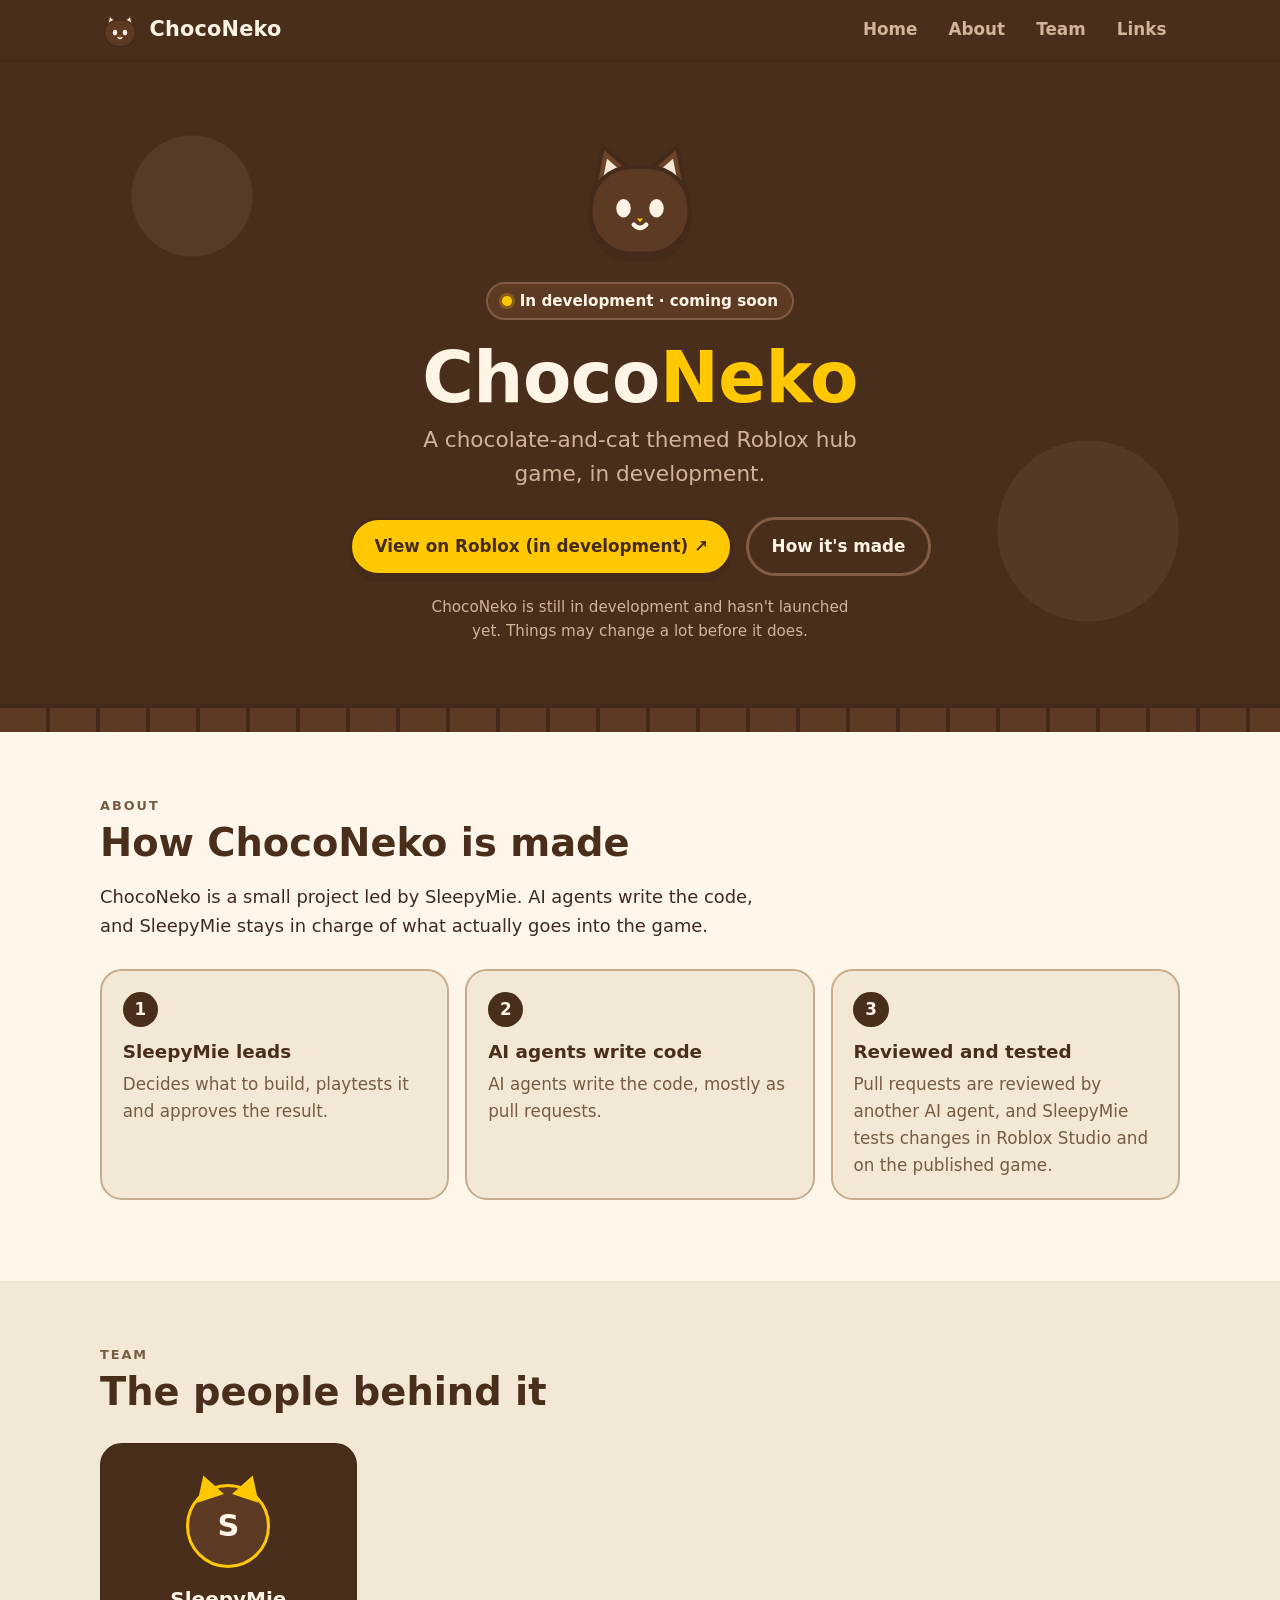
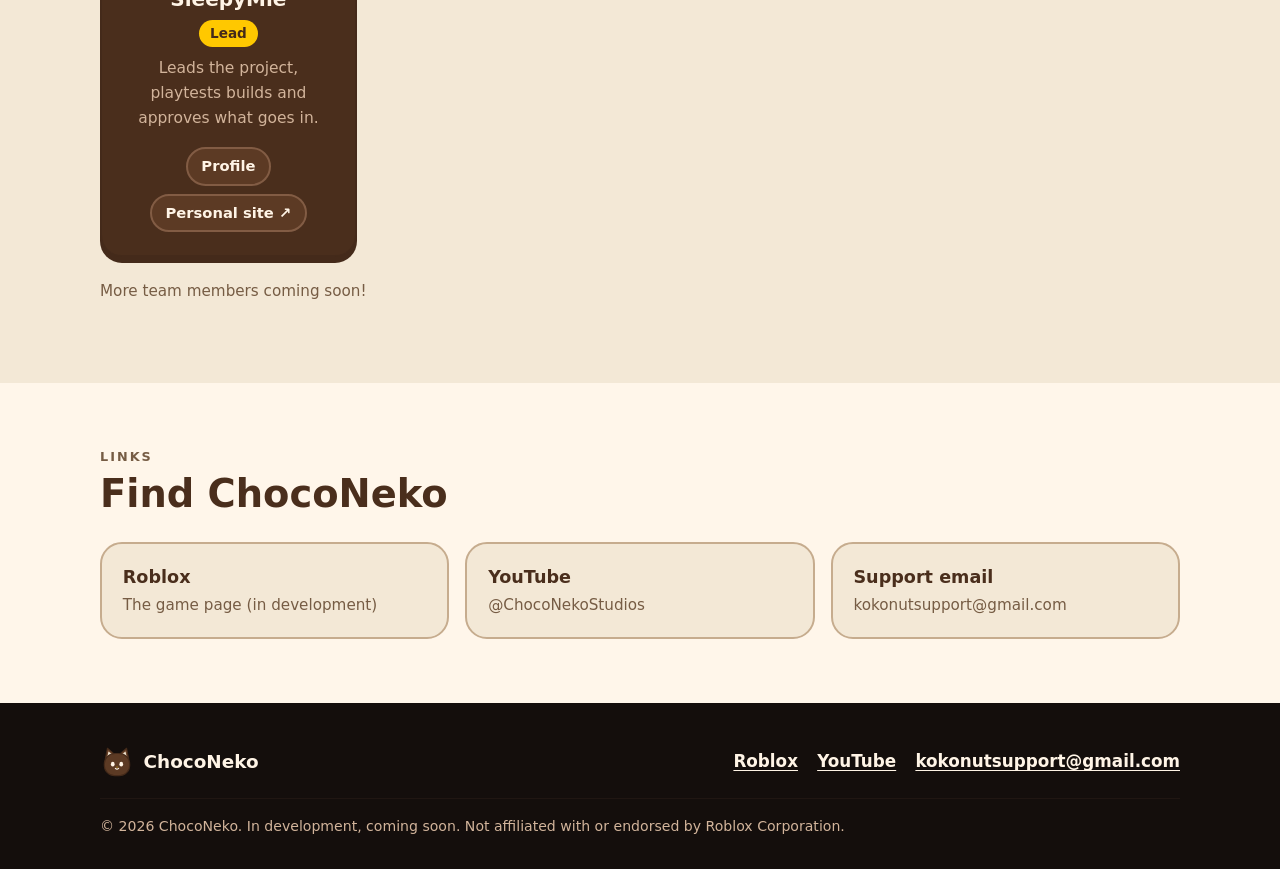
==== index.html @ b2e681bf "ChocoNeko team website" ====
<!doctype html>
<html lang="en">
<head>
  <meta charset="utf-8">
  <meta name="viewport" content="width=device-width, initial-scale=1">
  <title>ChocoNeko · In development on Roblox</title>
  <meta name="description" content="ChocoNeko is a chocolate-and-cat themed Roblox hub game, currently in development. Coming soon.">
  <meta name="theme-color" content="#4A2E1C">
  <meta property="og:title" content="ChocoNeko">
  <meta property="og:description" content="A chocolate-and-cat themed Roblox hub game. In development, coming soon.">
  <meta property="og:type" content="website">
  <meta property="og:url" content="https://sleepymiemoo.github.io/choconeko-site/">
  <meta property="og:image" content="https://sleepymiemoo.github.io/choconeko-site/img/og-image.png">
  <meta property="og:image:width" content="1200">
  <meta property="og:image:height" content="630">
  <meta property="og:image:alt" content="ChocoNeko cat logo and wordmark on a chocolate background">
  <meta name="twitter:card" content="summary_large_image">
  <link rel="icon" href="favicon.svg" type="image/svg+xml">
  <link rel="stylesheet" href="css/style.css">
</head>
<body>
  <a class="skip" href="#main">Skip to content</a>

  <header class="site-header">
    <div class="wrap">
      <a class="brand" href="index.html"><img src="img/logo.svg" alt="" width="40" height="40">ChocoNeko</a>
      <button class="nav-toggle" aria-expanded="false" aria-controls="site-nav">Menu</button>
      <nav id="site-nav" class="site-nav" aria-label="Main">
        <ul>
          <li><a href="#home">Home</a></li>
          <li><a href="#about">About</a></li>
          <li><a href="#team">Team</a></li>
          <li><a href="#links">Links</a></li>
        </ul>
      </nav>
    </div>
  </header>

  <main id="main">
    <!-- Home / hero -->
    <section id="home" class="hero">
      <div class="wrap">
        <img class="hero-logo" src="img/logo.svg" alt="ChocoNeko cat logo" width="132" height="132">
        <div class="status-pill">In development · coming soon</div>
        <h1>Choco<span>Neko</span></h1>
        <p class="tagline">A chocolate-and-cat themed Roblox hub game, in development.</p>
        <div class="hero-actions">
          <a class="btn btn-primary" href="https://www.roblox.com/games/129419556998762/Choco-Neko" target="_blank" rel="noopener">View on Roblox (in development) ↗</a>
          <a class="btn btn-ghost" href="#about">How it's made</a>
        </div>
        <p class="hero-note">ChocoNeko is still in development and hasn't launched yet. Things may change a lot before it does.</p>
      </div>
    </section>

    <!-- About / how it's made -->
    <section id="about" class="section-alt">
      <div class="wrap">
        <p class="eyebrow">About</p>
        <h2>How ChocoNeko is made</h2>
        <p class="lead">ChocoNeko is a small project led by SleepyMie. AI agents write the code, and SleepyMie stays in charge of what actually goes into the game.</p>
        <ol class="steps">
          <li class="step">
            <h3>SleepyMie leads</h3>
            <p>Decides what to build, playtests it and approves the result.</p>
          </li>
          <li class="step">
            <h3>AI agents write code</h3>
            <p>AI agents write the code, mostly as pull requests.</p>
          </li>
          <li class="step">
            <h3>Reviewed and tested</h3>
            <p>Pull requests are reviewed by another AI agent, and SleepyMie tests changes in Roblox Studio and on the published game.</p>
          </li>
        </ol>
      </div>
    </section>

    <!-- Team -->
    <section id="team">
      <div class="wrap">
        <p class="eyebrow">Team</p>
        <h2>The people behind it</h2>
        <div id="team-grid" class="team-grid" aria-live="polite"></div>
        <noscript>
          <p class="team-note">The team list needs JavaScript. You can still visit <a href="members/sleepymie.html">SleepyMie's page</a>.</p>
        </noscript>
        <p class="team-note">More team members coming soon!</p>
      </div>
    </section>

    <!-- Links -->
    <section id="links" class="section-alt">
      <div class="wrap">
        <p class="eyebrow">Links</p>
        <h2>Find ChocoNeko</h2>
        <div class="link-grid">
          <a class="link-card" href="https://www.roblox.com/games/129419556998762/Choco-Neko" target="_blank" rel="noopener">
            <strong>Roblox</strong><span>The game page (in development)</span>
          </a>
          <a class="link-card" href="https://www.youtube.com/@ChocoNekoStudios" target="_blank" rel="noopener">
            <strong>YouTube</strong><span>@ChocoNekoStudios</span>
          </a>
          <a class="link-card" href="mailto:kokonutsupport@gmail.com">
            <strong>Support email</strong><span>kokonutsupport@gmail.com</span>
          </a>
        </div>
      </div>
    </section>
  </main>

  <footer class="site-footer">
    <div class="wrap">
      <div class="footer-top">
        <div class="footer-brand"><img src="img/logo.svg" alt="" width="34" height="34">ChocoNeko</div>
        <ul class="footer-links">
          <li><a href="https://www.roblox.com/games/129419556998762/Choco-Neko" target="_blank" rel="noopener">Roblox</a></li>
          <li><a href="https://www.youtube.com/@ChocoNekoStudios" target="_blank" rel="noopener">YouTube</a></li>
          <li><a href="mailto:kokonutsupport@gmail.com">kokonutsupport@gmail.com</a></li>
        </ul>
      </div>
      <p class="footer-small">© <span id="year">2026</span> ChocoNeko. In development, coming soon. Not affiliated with or endorsed by Roblox Corporation.</p>
    </div>
  </footer>

  <script src="js/members.js"></script>
  <script src="js/main.js"></script>
</body>
</html>
---- css/style.css ----
/*
  ChocoNeko site theme.
  Colours match the game's UI theme palettes:
    CHOCOLATE palette  -> --choco-*
    DARK_CHOCO palette -> --darkchoco-*
    VANILLA palette    -> --vanilla-*
    SHARED_ACCENT      -> --accent-*
*/
:root {
  /* CHOCOLATE (base) */
  --choco-panel: #4A2E1C;      /* panelBg 74,46,28 */
  --choco-elevated: #5C3A24;   /* elevatedBg 92,58,36 */
  --choco-button: #6C442A;     /* buttonBg 108,68,42 */
  --choco-deep: #442A1A;       /* accordionHeaderBg 68,42,26 */
  --choco-nav-active: #764A2E; /* navActiveBg 118,74,46 */
  --choco-border: #825C44;     /* borderColor 130,92,68 */
  --choco-text: #FFF4E6;       /* textColor 255,244,230 */
  --choco-muted: #D2B49B;      /* textMuted 210,180,155 */

  /* DARK_CHOCO (the game's default theme; used here for the footer) */
  --darkchoco-panel: #140E0C;  /* panelBg 20,14,12 */
  --darkchoco-elevated: #201612; /* elevatedBg 32,22,18 */

  /* VANILLA (light surfaces) */
  --vanilla-panel: #F3E8D6;    /* panelBg 243,232,214 */
  --vanilla-elevated: #FFF6EA; /* elevatedBg 255,246,234 */
  --vanilla-button: #E4D2BC;   /* buttonBg 228,210,188 */
  --vanilla-border: #C6AC8E;   /* borderColor 198,172,142 */
  --vanilla-text: #3E2A1C;     /* textColor 62,42,28 */
  --vanilla-muted: #765C44;    /* textMuted 118,92,68 */

  /* Accents */
  --accent-red: #EB4034;       /* SHARED_ACCENT.Start 235,64,52 */
  --accent-gold: #FFC800;      /* SHARED_ACCENT.Center 255,200,0 */
  --accent-mint: #34D399;      /* SHARED_ACCENT.End 52,211,153 */
  --brand-blue: #638CFF;       /* brand accent 99,140,255 */

  /* Focus ring: darker blue on light surfaces (4.80:1 on #F3E8D6, 5.44:1 on #FFF6EA),
     gold on chocolate surfaces (7.96:1 on #4A2E1C). */
  --focus-on-light: #2F5BD8;
  --focus-on-dark: #FFC800;
  --focus-ring: var(--focus-on-light);

  --radius: 22px;
  --radius-sm: 14px;
  --shadow: 0 6px 0 var(--choco-deep);
  --max: 1080px;
  --font: "Nunito", "Quicksand", ui-rounded, "SF Pro Rounded", system-ui, -apple-system, "Segoe UI", Roboto, sans-serif;
}

*, *::before, *::after { box-sizing: border-box; }
html { scroll-behavior: smooth; }
body {
  margin: 0;
  font-family: var(--font);
  font-size: 1.05rem;
  line-height: 1.6;
  color: var(--vanilla-text);
  background: var(--vanilla-panel);
}
img, svg { max-width: 100%; display: block; }
a { color: var(--choco-button); text-underline-offset: 3px; }
a:hover { color: var(--choco-panel); }
:focus-visible { outline: 3px solid var(--focus-ring); outline-offset: 3px; border-radius: 6px; }
.site-header, .hero, .profile-hero, .site-footer, .member-card.is-lead, .skip { --focus-ring: var(--focus-on-dark); }

.wrap { width: min(100% - 2.5rem, var(--max)); margin-inline: auto; }
.skip { position: absolute; left: -999px; }
.skip:focus { left: 1rem; top: 1rem; background: var(--vanilla-elevated); padding: .5rem 1rem; z-index: 10; }

/* ---------- Header ---------- */
.site-header {
  position: sticky; top: 0; z-index: 5;
  background: var(--choco-panel);
  border-bottom: 3px solid var(--choco-deep);
}
.site-header .wrap { display: flex; align-items: center; justify-content: space-between; gap: 1rem; padding-block: .6rem; }
.brand { display: flex; align-items: center; gap: .6rem; color: var(--choco-text); text-decoration: none; font-weight: 900; font-size: 1.3rem; letter-spacing: .2px; }
.brand:hover { color: var(--choco-text); }
.brand img { width: 40px; height: 40px; }
.nav-toggle {
  display: none; background: var(--choco-button); color: var(--choco-text);
  border: 2px solid var(--choco-border); border-radius: 12px; padding: .35rem .75rem; font: inherit; font-weight: 800; cursor: pointer;
}
.site-nav ul { list-style: none; display: flex; gap: .25rem; margin: 0; padding: 0; }
.site-nav a {
  display: block; padding: .4rem .85rem; border-radius: 999px;
  color: var(--choco-muted); text-decoration: none; font-weight: 800;
}
.site-nav a:hover, .site-nav a[aria-current="page"] { background: var(--choco-nav-active); color: var(--choco-text); }

/* ---------- Hero ---------- */
.hero {
  position: relative; overflow: hidden;
  color: var(--choco-text);
  background:
    radial-gradient(circle at 15% 20%, rgba(255,244,230,.07) 0 60px, transparent 61px),
    radial-gradient(circle at 85% 70%, rgba(255,244,230,.06) 0 90px, transparent 91px),
    var(--choco-panel);
  padding-block: 4.5rem 5.5rem;
  text-align: center;
}
/* chocolate-bar squares, a nod to the in-game chocolate panel texture */
.hero::after {
  content: ""; position: absolute; left: 0; right: 0; bottom: 0; height: 28px;
  background: repeating-linear-gradient(90deg, var(--choco-elevated) 0 46px, var(--choco-deep) 46px 50px);
  border-top: 4px solid var(--choco-deep);
}
.hero-logo { width: 132px; height: 132px; margin: 0 auto 1rem; filter: drop-shadow(0 6px 0 var(--choco-deep)); }
.hero h1 { font-size: clamp(2.6rem, 8vw, 4.4rem); line-height: 1.05; margin: 0 0 .4rem; font-weight: 900; letter-spacing: -.5px; }
.hero h1 span { color: var(--accent-gold); }
.tagline { font-size: clamp(1.1rem, 3vw, 1.35rem); color: var(--choco-muted); margin: 0 auto 1.6rem; max-width: 34ch; }
.status-pill {
  display: inline-flex; align-items: center; gap: .5rem;
  background: var(--choco-elevated); border: 2px solid var(--choco-border);
  color: var(--choco-text); border-radius: 999px; padding: .3rem .9rem; font-weight: 800; font-size: .95rem; margin-bottom: 1.4rem;
}
.status-pill::before { content: ""; width: .6rem; height: .6rem; border-radius: 50%; background: var(--accent-gold); box-shadow: 0 0 0 3px rgba(255,200,0,.25); }
.hero-actions { display: flex; flex-wrap: wrap; gap: .8rem; justify-content: center; }
.hero-note { margin: 1.2rem auto 0; font-size: .95rem; color: var(--choco-muted); max-width: 46ch; }

/* ---------- Buttons ---------- */
.btn {
  display: inline-flex; align-items: center; gap: .5rem;
  padding: .8rem 1.4rem; border-radius: 999px; font-weight: 900; text-decoration: none;
  border: 3px solid var(--choco-deep); transition: transform .12s ease, box-shadow .12s ease;
}
.btn:active { transform: translateY(3px); box-shadow: 0 2px 0 var(--choco-deep); }
.btn-primary { background: var(--accent-gold); color: var(--choco-deep); box-shadow: var(--shadow); }
.btn-primary:hover { color: var(--choco-deep); transform: translateY(-2px); }
.btn-ghost { background: transparent; color: var(--choco-text); border-color: var(--choco-border); }
.btn-ghost:hover { color: var(--choco-text); background: var(--choco-elevated); }
.btn-soft { background: var(--vanilla-elevated); color: var(--vanilla-text); border-color: var(--vanilla-border); box-shadow: 0 4px 0 var(--vanilla-border); }
.btn-soft:hover { color: var(--vanilla-text); transform: translateY(-2px); }

/* ---------- Sections ---------- */
section { padding-block: 4rem; }
.section-alt { background: var(--vanilla-elevated); }
.eyebrow { text-transform: uppercase; letter-spacing: 2px; font-size: .8rem; font-weight: 900; color: var(--vanilla-muted); margin: 0 0 .3rem; }
h2 { font-size: clamp(1.8rem, 4.5vw, 2.4rem); line-height: 1.15; margin: 0 0 1rem; font-weight: 900; color: var(--choco-panel); }
.lead { font-size: 1.12rem; max-width: 60ch; color: var(--vanilla-text); }

.steps { display: grid; grid-template-columns: repeat(3, 1fr); gap: 1rem; margin-top: 1.8rem; padding: 0; list-style: none; counter-reset: step; }
.step {
  background: var(--vanilla-panel); border: 2px solid var(--vanilla-border); border-radius: var(--radius);
  padding: 1.3rem 1.3rem 1.2rem; position: relative;
}
.step::before {
  counter-increment: step; content: counter(step);
  display: grid; place-items: center; width: 2.2rem; height: 2.2rem; border-radius: 50%;
  background: var(--choco-panel); color: var(--choco-text); font-weight: 900; margin-bottom: .6rem;
}
.step h3 { margin: 0 0 .3rem; font-size: 1.15rem; color: var(--choco-panel); }
.step p { margin: 0; color: var(--vanilla-muted); }

/* ---------- Team ---------- */
.team-grid { display: grid; grid-template-columns: repeat(auto-fill, minmax(230px, 1fr)); gap: 1.1rem; margin-top: 1.8rem; }
.member-card {
  display: flex; flex-direction: column; align-items: center; text-align: center;
  background: var(--vanilla-elevated); border: 2px solid var(--vanilla-border); border-radius: var(--radius);
  padding: 1.6rem 1.2rem 1.4rem; scroll-margin-top: 90px;
}
.member-card.is-lead { background: var(--choco-panel); border-color: var(--choco-deep); color: var(--choco-text); box-shadow: var(--shadow); }
.member-card.is-placeholder { border-style: dashed; background: transparent; }
.member-card:target, .member-card.is-targeted { outline: 3px solid var(--focus-on-light); outline-offset: 4px; }
.avatar {
  position: relative; width: 84px; height: 84px; margin: 14px auto .9rem; border-radius: 50%;
  display: grid; place-items: center; font-weight: 900; font-size: 1.9rem;
  background: var(--vanilla-button); color: var(--vanilla-text); border: 3px solid var(--vanilla-border);
}
/* little cat ears */
.avatar::before, .avatar::after {
  content: ""; position: absolute; top: -12px; width: 0; height: 0;
  border-left: 14px solid transparent; border-right: 14px solid transparent; border-bottom: 24px solid var(--vanilla-border);
}
.avatar::before { left: 4px; transform: rotate(-18deg); }
.avatar::after { right: 4px; transform: rotate(18deg); }
.is-lead .avatar { background: var(--choco-elevated); color: var(--choco-text); border-color: var(--accent-gold); }
.is-lead .avatar::before, .is-lead .avatar::after { border-bottom-color: var(--accent-gold); }
.is-placeholder .avatar { color: var(--vanilla-muted); background: var(--vanilla-panel); }
.member-card h3 { margin: 0; font-size: 1.25rem; }
.is-placeholder h3 { color: var(--vanilla-muted); font-style: italic; font-weight: 700; }
.role {
  display: inline-block; margin: .35rem 0 .6rem; padding: .15rem .7rem; border-radius: 999px;
  background: var(--vanilla-button); color: var(--vanilla-text); font-weight: 800; font-size: .85rem;
}
.is-lead .role { background: var(--accent-gold); color: var(--choco-deep); }
.member-card p { margin: 0 0 1rem; font-size: .97rem; color: var(--vanilla-muted); }
.is-lead p { color: var(--choco-muted); }
.member-card .card-links { margin-top: auto; display: flex; flex-wrap: wrap; gap: .5rem; justify-content: center; }
.chip-link {
  font-weight: 800; font-size: .92rem; text-decoration: none; padding: .35rem .85rem; border-radius: 999px;
  border: 2px solid var(--vanilla-border); color: var(--vanilla-text); background: var(--vanilla-panel);
}
.is-lead .chip-link { border-color: var(--choco-border); color: var(--choco-text); background: var(--choco-elevated); }
.chip-link:hover { border-color: var(--choco-panel); }
.is-lead .chip-link:hover { color: var(--choco-text); border-color: var(--accent-gold); }
.team-note { margin-top: 1.4rem; font-size: .95rem; color: var(--vanilla-muted); }

/* ---------- Links ---------- */
.link-grid { display: grid; grid-template-columns: repeat(3, 1fr); gap: 1rem; margin-top: 1.6rem; }
.link-card {
  display: block; text-decoration: none; color: var(--vanilla-text);
  background: var(--vanilla-panel); border: 2px solid var(--vanilla-border); border-radius: var(--radius); padding: 1.2rem 1.3rem;
  transition: transform .12s ease;
}
.link-card:hover { transform: translateY(-3px); color: var(--vanilla-text); border-color: var(--choco-border); }
.link-card strong { display: block; font-size: 1.1rem; color: var(--choco-panel); }
.link-card span { color: var(--vanilla-muted); font-size: .95rem; word-break: break-word; }

/* ---------- Member page ---------- */
.profile-hero { background: var(--choco-panel); color: var(--choco-text); padding-block: 3.2rem 3.6rem; text-align: center; }
.profile-hero .avatar { width: 120px; height: 120px; font-size: 2.8rem; background: var(--choco-elevated); color: var(--choco-text); border-color: var(--accent-gold); }
.profile-hero .avatar::before, .profile-hero .avatar::after { border-bottom-color: var(--accent-gold); border-left-width: 18px; border-right-width: 18px; border-bottom-width: 30px; top: -14px; }
.profile-hero h1 { margin: .2rem 0 .2rem; font-size: clamp(2.2rem, 7vw, 3.2rem); font-weight: 900; }
.profile-hero .role { background: var(--accent-gold); color: var(--choco-deep); }
.profile-body { max-width: 680px; }
.profile-body ul { padding-left: 1.2rem; }
.profile-body li { margin-bottom: .35rem; }
.back-link { display: inline-block; margin-top: 1.6rem; font-weight: 800; }

/* ---------- Footer ---------- */
.site-footer { background: var(--darkchoco-panel); color: var(--choco-muted); padding-block: 2.6rem 2rem; }
.site-footer .wrap { display: grid; gap: 1.2rem; }
.footer-top { display: flex; flex-wrap: wrap; justify-content: space-between; align-items: center; gap: 1rem; }
.footer-brand { display: flex; align-items: center; gap: .6rem; color: var(--choco-text); font-weight: 900; font-size: 1.15rem; }
.footer-brand img { width: 34px; height: 34px; }
.footer-links { display: flex; flex-wrap: wrap; gap: .4rem 1.2rem; list-style: none; margin: 0; padding: 0; }
.footer-links a { display: inline-flex; align-items: center; min-height: 28px; padding-block: 2px; color: var(--choco-text); font-weight: 700; }
.footer-links a:hover { color: var(--accent-gold); }
.footer-small { font-size: .88rem; border-top: 1px solid var(--darkchoco-elevated); padding-top: 1rem; margin: 0; }

/* ---------- Responsive ---------- */
@media (max-width: 760px) {
  .nav-toggle { display: inline-block; }
  .site-nav { position: absolute; left: 0; right: 0; top: 100%; background: var(--choco-panel); border-bottom: 3px solid var(--choco-deep); display: none; }
  .site-nav.open { display: block; }
  .site-nav ul { flex-direction: column; padding: .5rem 1.25rem 1rem; }
  .steps, .link-grid { grid-template-columns: 1fr; }
  section { padding-block: 3rem; }
  .hero { padding-block: 3.2rem 4.6rem; }
}
@media (prefers-reduced-motion: reduce) {
  html { scroll-behavior: auto; }
  .btn, .link-card { transition: none; }
}
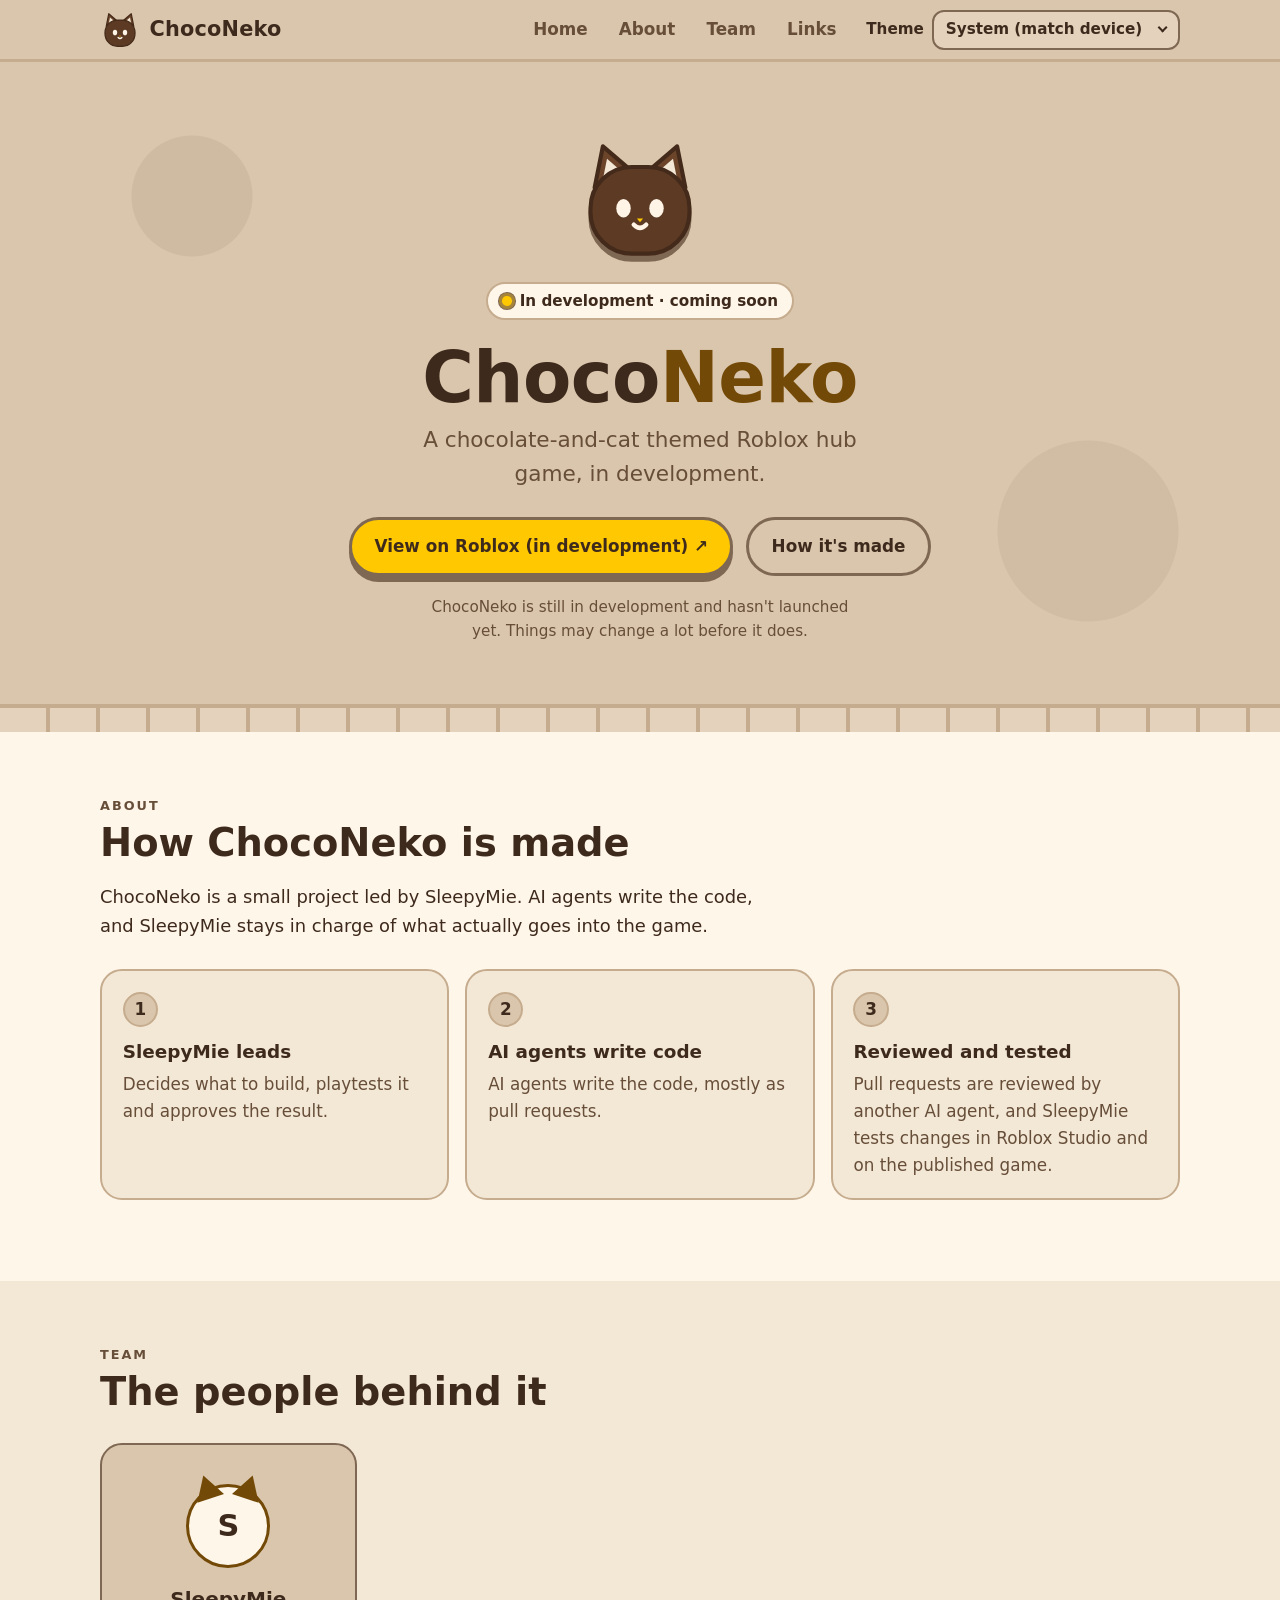
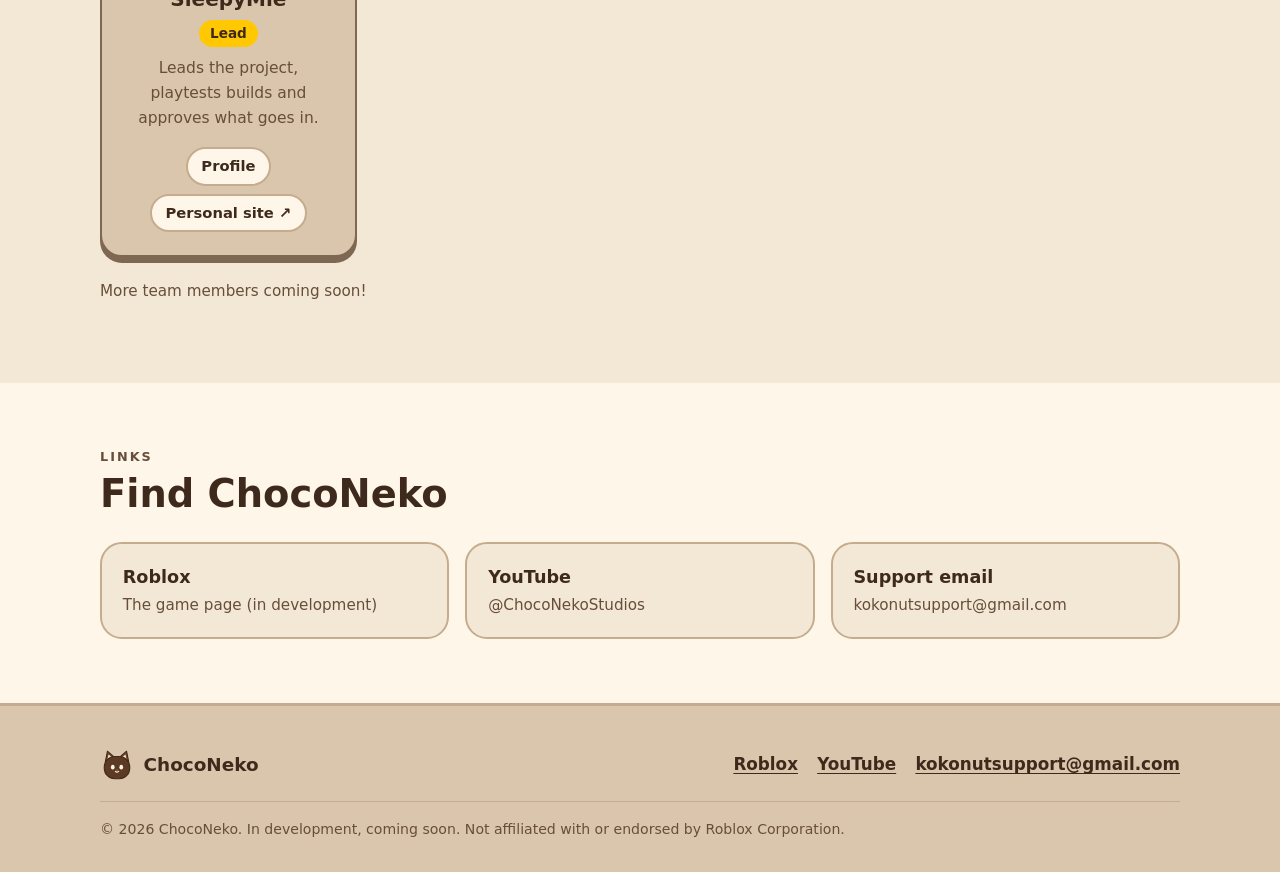
==== commit 57b89ae7: "Add theme support: all game UI themes with a Theme picker - css/themes.css: generated theme colours " ====
--- a/index.html
+++ b/index.html
@@ -5,7 +5,11 @@
   <meta name="viewport" content="width=device-width, initial-scale=1">
   <title>ChocoNeko · In development on Roblox</title>
   <meta name="description" content="ChocoNeko is a chocolate-and-cat themed Roblox hub game, currently in development. Coming soon.">
-  <meta name="theme-color" content="#4A2E1C">
+  <meta name="color-scheme" content="dark light">
+  <meta name="theme-color" content="#1C1410" media="(prefers-color-scheme: dark)">
+  <meta name="theme-color" content="#DAC6AC" media="(prefers-color-scheme: light)">
+  <!-- Apply the saved theme before CSS paints (see js/main.js) -->
+  <script>(function(){var t;try{t=localStorage.getItem("choconeko-theme")}catch(e){}document.documentElement.setAttribute("data-theme",/^[a-z0-9-]{1,40}$/.test(t||"")?t:"system")})();</script>
   <meta property="og:title" content="ChocoNeko">
   <meta property="og:description" content="A chocolate-and-cat themed Roblox hub game. In development, coming soon.">
   <meta property="og:type" content="website">
@@ -16,6 +20,7 @@
   <meta property="og:image:alt" content="ChocoNeko cat logo and wordmark on a chocolate background">
   <meta name="twitter:card" content="summary_large_image">
   <link rel="icon" href="favicon.svg" type="image/svg+xml">
+  <link rel="stylesheet" href="css/themes.css">
   <link rel="stylesheet" href="css/style.css">
 </head>
 <body>
@@ -25,14 +30,20 @@
     <div class="wrap">
       <a class="brand" href="index.html"><img src="img/logo.svg" alt="" width="40" height="40">ChocoNeko</a>
       <button class="nav-toggle" aria-expanded="false" aria-controls="site-nav">Menu</button>
-      <nav id="site-nav" class="site-nav" aria-label="Main">
-        <ul>
-          <li><a href="#home">Home</a></li>
-          <li><a href="#about">About</a></li>
-          <li><a href="#team">Team</a></li>
-          <li><a href="#links">Links</a></li>
-        </ul>
-      </nav>
+      <div id="site-nav" class="site-nav">
+        <nav aria-label="Main">
+          <ul>
+            <li><a href="#home">Home</a></li>
+            <li><a href="#about">About</a></li>
+            <li><a href="#team">Team</a></li>
+            <li><a href="#links">Links</a></li>
+          </ul>
+        </nav>
+        <div class="theme-picker" hidden>
+          <label for="theme-select">Theme</label>
+          <span class="select-wrap"><select id="theme-select"><option value="system">System (match device)</option></select></span>
+        </div>
+      </div>
     </div>
   </header>
 
--- a/css/themes.css
+++ b/css/themes.css
@@ -0,0 +1,299 @@
+/*
+  ChocoNeko site themes. GENERATED by tools/sync-themes.py from the game's
+  theme definitions. Do not edit by hand: change the game, then re-run the script.
+  Source fingerprint: sha256 4d34f93043cb
+
+  Game field -> site variable (base values, copied unchanged):
+    panelBg -> --panel (page)            elevatedBg -> --elevated (alt sections, cards)
+    buttonBg -> --button (chips, pills)  accordionHeaderBg -> --deep (header, hero, footer, lead card)
+    navActiveBg/Text -> --nav-active(-text)   borderColor -> --border   textColor -> --text
+    accentGradient.Center -> --accent (the shared gold)
+  Derived by the site (adjusted only as far as WCAG AA needs):
+    --muted (textMuted), --accent-ink (links, wordmark), --on-accent, --control-border,
+    --edge (outlines/shadows), --focus (focus outline), --theme-color (browser UI).
+  System (match device): dark -> Dark Choco, light -> Vanilla.
+*/
+
+:root {
+  --theme-list: "dark-choco=Dark Choco;chocolate=Chocolate;dark=Dark;light=Light;vanilla=Vanilla;lemon=Lemon;peach=Peach;strawberry=Strawberry;mint=Mint;blueberry=Blueberry;lavender=Lavender";
+}
+
+/* Dark Choco */
+:root,
+:root[data-theme="dark-choco"] {
+  color-scheme: dark;
+  --panel: #140E0C;
+  --elevated: #201612;
+  --button: #2A1E18;
+  --deep: #1C1410;
+  --nav-active: #30221C;
+  --nav-active-text: #F3E6D8;
+  --border: #48342A;
+  --text: #F3E6D8;
+  --muted: #B49E8A;
+  --accent: #FFC800;
+  --accent-ink: #FFC800;
+  --on-accent: #140E0C;
+  --control-border: #7B695E;
+  --edge: #0B0807;
+  --focus: #FFC800;
+  --text-rgb: 243 230 216;
+  --accent-rgb: 255 200 0;
+  --theme-color: #1C1410;
+}
+
+/* Chocolate */
+:root[data-theme="chocolate"] {
+  color-scheme: dark;
+  --panel: #4A2E1C;
+  --elevated: #5C3A24;
+  --button: #6C442A;
+  --deep: #442A1A;
+  --nav-active: #764A2E;
+  --nav-active-text: #FFF4E6;
+  --border: #825C44;
+  --text: #FFF4E6;
+  --muted: #D2B49B;
+  --accent: #FFC800;
+  --accent-ink: #FFC800;
+  --on-accent: #4A2E1C;
+  --control-border: #B49985;
+  --edge: #29190F;
+  --focus: #FFC800;
+  --text-rgb: 255 244 230;
+  --accent-rgb: 255 200 0;
+  --theme-color: #442A1A;
+}
+
+/* Dark */
+:root[data-theme="dark"] {
+  color-scheme: dark;
+  --panel: #08080A;
+  --elevated: #101014;
+  --button: #16161C;
+  --deep: #0E0E12;
+  --nav-active: #1C1E28;
+  --nav-active-text: #EBEBF0;
+  --border: #2A2A32;
+  --text: #EBEBF0;
+  --muted: #A0A5B4;
+  --accent: #FFC800;
+  --accent-ink: #FFC800;
+  --on-accent: #08080A;
+  --control-border: #66666D;
+  --edge: #040406;
+  --focus: #FFC800;
+  --text-rgb: 235 235 240;
+  --accent-rgb: 255 200 0;
+  --theme-color: #0E0E12;
+}
+
+/* Light */
+:root[data-theme="light"] {
+  color-scheme: light;
+  --panel: #F2F3F7;
+  --elevated: #FFFFFF;
+  --button: #E4E6EE;
+  --deep: #DCDEE8;
+  --nav-active: #FFFFFF;
+  --nav-active-text: #16181E;
+  --border: #BEC2CE;
+  --text: #16181E;
+  --muted: #5A5E6C;
+  --accent: #FFC800;
+  --accent-ink: #865609;
+  --on-accent: #16181E;
+  --control-border: #797C86;
+  --edge: #797C86;
+  --focus: #5477D9;
+  --text-rgb: 22 24 30;
+  --accent-rgb: 255 200 0;
+  --theme-color: #DCDEE8;
+}
+
+/* Vanilla */
+:root[data-theme="vanilla"] {
+  color-scheme: light;
+  --panel: #F3E8D6;
+  --elevated: #FFF6EA;
+  --button: #E4D2BC;
+  --deep: #DAC6AC;
+  --nav-active: #FFF8EE;
+  --nav-active-text: #3E2A1C;
+  --border: #C6AC8E;
+  --text: #3E2A1C;
+  --muted: #674E39;
+  --accent: #FFC800;
+  --accent-ink: #734907;
+  --on-accent: #3E2A1C;
+  --control-border: #7F6853;
+  --edge: #7F6853;
+  --focus: #4A69BF;
+  --text-rgb: 62 42 28;
+  --accent-rgb: 255 200 0;
+  --theme-color: #DAC6AC;
+}
+
+/* Lemon */
+:root[data-theme="lemon"] {
+  color-scheme: light;
+  --panel: #FCF6DA;
+  --elevated: #FFFCEE;
+  --button: #EEE0B2;
+  --deep: #E4D6A8;
+  --nav-active: #FFFFFF;
+  --nav-active-text: #483A1C;
+  --border: #D2C08A;
+  --text: #483A1C;
+  --muted: #6B5A33;
+  --accent: #FFC800;
+  --accent-ink: #7F5108;
+  --on-accent: #483A1C;
+  --control-border: #85754C;
+  --edge: #85754C;
+  --focus: #5071CF;
+  --text-rgb: 72 58 28;
+  --accent-rgb: 255 200 0;
+  --theme-color: #E4D6A8;
+}
+
+/* Peach */
+:root[data-theme="peach"] {
+  color-scheme: light;
+  --panel: #FFECDA;
+  --elevated: #FFF8F0;
+  --button: #F8D2B2;
+  --deep: #EEC4A2;
+  --nav-active: #FFFFFF;
+  --nav-active-text: #58301C;
+  --border: #DCB28E;
+  --text: #58301C;
+  --muted: #784A31;
+  --accent: #FFC800;
+  --accent-ink: #784C08;
+  --on-accent: #58301C;
+  --control-border: #8E654B;
+  --edge: #8E654B;
+  --focus: #4B6AC2;
+  --text-rgb: 88 48 28;
+  --accent-rgb: 255 200 0;
+  --theme-color: #EEC4A2;
+}
+
+/* Strawberry */
+:root[data-theme="strawberry"] {
+  color-scheme: light;
+  --panel: #FCE8EC;
+  --elevated: #FFF8FA;
+  --button: #F0CCD4;
+  --deep: #E8C4CC;
+  --nav-active: #FFF8FA;
+  --nav-active-text: #4E202A;
+  --border: #DAA8B2;
+  --text: #4E202A;
+  --muted: #7D4650;
+  --accent: #FFC800;
+  --accent-ink: #784C08;
+  --on-accent: #4E202A;
+  --control-border: #93636D;
+  --edge: #93636D;
+  --focus: #4C6CC4;
+  --text-rgb: 78 32 42;
+  --accent-rgb: 255 200 0;
+  --theme-color: #E8C4CC;
+}
+
+/* Mint */
+:root[data-theme="mint"] {
+  color-scheme: light;
+  --panel: #E4F6EA;
+  --elevated: #F4FCF8;
+  --button: #C4E4D0;
+  --deep: #B8DCC6;
+  --nav-active: #FFFFFF;
+  --nav-active-text: #1C3E2A;
+  --border: #9EC6AC;
+  --text: #1C3E2A;
+  --muted: #3D6249;
+  --accent: #FFC800;
+  --accent-ink: #7C5008;
+  --on-accent: #1C3E2A;
+  --control-border: #587D66;
+  --edge: #587D66;
+  --focus: #4F70CC;
+  --text-rgb: 28 62 42;
+  --accent-rgb: 255 200 0;
+  --theme-color: #B8DCC6;
+}
+
+/* Blueberry */
+:root[data-theme="blueberry"] {
+  color-scheme: light;
+  --panel: #E0EEFC;
+  --elevated: #F4F9FF;
+  --button: #C4DAF2;
+  --deep: #C8DCF4;
+  --nav-active: #FFFFFF;
+  --nav-active-text: #1C304E;
+  --border: #A8BEDC;
+  --text: #1C304E;
+  --muted: #4A5F83;
+  --accent: #FFC800;
+  --accent-ink: #815308;
+  --on-accent: #1C304E;
+  --control-border: #637896;
+  --edge: #657A98;
+  --focus: #5173D1;
+  --text-rgb: 28 48 78;
+  --accent-rgb: 255 200 0;
+  --theme-color: #C8DCF4;
+}
+
+/* Lavender */
+:root[data-theme="lavender"] {
+  color-scheme: light;
+  --panel: #EEE8FC;
+  --elevated: #FAF8FF;
+  --button: #D6CCF0;
+  --deep: #D2C6EE;
+  --nav-active: #FFFFFF;
+  --nav-active-text: #30204E;
+  --border: #B8A8DA;
+  --text: #30204E;
+  --muted: #5E4B84;
+  --accent: #FFC800;
+  --accent-ink: #784C08;
+  --on-accent: #30204E;
+  --control-border: #776797;
+  --edge: #776797;
+  --focus: #4B6AC2;
+  --text-rgb: 48 32 78;
+  --accent-rgb: 255 200 0;
+  --theme-color: #D2C6EE;
+}
+
+/* System (match device), light device: Vanilla */
+@media (prefers-color-scheme: light) {
+  :root:not([data-theme]),
+  :root[data-theme="system"] {
+    color-scheme: light;
+    --panel: #F3E8D6;
+    --elevated: #FFF6EA;
+    --button: #E4D2BC;
+    --deep: #DAC6AC;
+    --nav-active: #FFF8EE;
+    --nav-active-text: #3E2A1C;
+    --border: #C6AC8E;
+    --text: #3E2A1C;
+    --muted: #674E39;
+    --accent: #FFC800;
+    --accent-ink: #734907;
+    --on-accent: #3E2A1C;
+    --control-border: #7F6853;
+    --edge: #7F6853;
+    --focus: #4A69BF;
+    --text-rgb: 62 42 28;
+    --accent-rgb: 255 200 0;
+    --theme-color: #DAC6AC;
+  }
+}
--- a/css/style.css
+++ b/css/style.css
@@ -1,241 +1,243 @@
 /*
-  ChocoNeko site theme.
-  Colours match the game's UI theme palettes:
-    CHOCOLATE palette  -> --choco-*
-    DARK_CHOCO palette -> --darkchoco-*
-    VANILLA palette    -> --vanilla-*
-    SHARED_ACCENT      -> --accent-*
+  ChocoNeko site styles.
+  Every colour comes from the selected theme's custom properties in
+  css/themes.css (generated from the game's UI themes by tools/sync-themes.py).
+  Do not hard-code colours here; add or map a theme variable instead.
+
+    --panel        page background              --elevated   alt sections, cards
+    --button       chips, pills, small controls --deep       header, hero, footer, lead card
+    --nav-active   active/hover nav pill        --border     card borders, decoration
+    --text         body text                    --muted      secondary text
+    --accent       shared gold fill             --accent-ink links, wordmark, accent rings
+    --on-accent    text on gold                 --control-border  form controls / outline buttons
+    --edge         cartoon outlines + shadows   --focus      keyboard focus outline
 */
 :root {
-  /* CHOCOLATE (base) */
-  --choco-panel: #4A2E1C;      /* panelBg 74,46,28 */
-  --choco-elevated: #5C3A24;   /* elevatedBg 92,58,36 */
-  --choco-button: #6C442A;     /* buttonBg 108,68,42 */
-  --choco-deep: #442A1A;       /* accordionHeaderBg 68,42,26 */
-  --choco-nav-active: #764A2E; /* navActiveBg 118,74,46 */
-  --choco-border: #825C44;     /* borderColor 130,92,68 */
-  --choco-text: #FFF4E6;       /* textColor 255,244,230 */
-  --choco-muted: #D2B49B;      /* textMuted 210,180,155 */
-
-  /* DARK_CHOCO (the game's default theme; used here for the footer) */
-  --darkchoco-panel: #140E0C;  /* panelBg 20,14,12 */
-  --darkchoco-elevated: #201612; /* elevatedBg 32,22,18 */
-
-  /* VANILLA (light surfaces) */
-  --vanilla-panel: #F3E8D6;    /* panelBg 243,232,214 */
-  --vanilla-elevated: #FFF6EA; /* elevatedBg 255,246,234 */
-  --vanilla-button: #E4D2BC;   /* buttonBg 228,210,188 */
-  --vanilla-border: #C6AC8E;   /* borderColor 198,172,142 */
-  --vanilla-text: #3E2A1C;     /* textColor 62,42,28 */
-  --vanilla-muted: #765C44;    /* textMuted 118,92,68 */
-
-  /* Accents */
-  --accent-red: #EB4034;       /* SHARED_ACCENT.Start 235,64,52 */
-  --accent-gold: #FFC800;      /* SHARED_ACCENT.Center 255,200,0 */
-  --accent-mint: #34D399;      /* SHARED_ACCENT.End 52,211,153 */
-  --brand-blue: #638CFF;       /* brand accent 99,140,255 */
-
-  /* Focus ring: darker blue on light surfaces (4.80:1 on #F3E8D6, 5.44:1 on #FFF6EA),
-     gold on chocolate surfaces (7.96:1 on #4A2E1C). */
-  --focus-on-light: #2F5BD8;
-  --focus-on-dark: #FFC800;
-  --focus-ring: var(--focus-on-light);
-
   --radius: 22px;
   --radius-sm: 14px;
-  --shadow: 0 6px 0 var(--choco-deep);
+  --shadow: 0 6px 0 var(--edge);
   --max: 1080px;
   --font: "Nunito", "Quicksand", ui-rounded, "SF Pro Rounded", system-ui, -apple-system, "Segoe UI", Roboto, sans-serif;
 }
 
 *, *::before, *::after { box-sizing: border-box; }
-html { scroll-behavior: smooth; }
+html { scroll-behavior: smooth; background: var(--panel); }
 body {
   margin: 0;
   font-family: var(--font);
   font-size: 1.05rem;
   line-height: 1.6;
-  color: var(--vanilla-text);
-  background: var(--vanilla-panel);
+  color: var(--text);
+  background: var(--panel);
 }
 img, svg { max-width: 100%; display: block; }
-a { color: var(--choco-button); text-underline-offset: 3px; }
-a:hover { color: var(--choco-panel); }
-:focus-visible { outline: 3px solid var(--focus-ring); outline-offset: 3px; border-radius: 6px; }
-.site-header, .hero, .profile-hero, .site-footer, .member-card.is-lead, .skip { --focus-ring: var(--focus-on-dark); }
+a { color: var(--accent-ink); text-underline-offset: 3px; }
+a:hover { color: var(--text); }
+:focus-visible { outline: 3px solid var(--focus); outline-offset: 3px; border-radius: 6px; }
 
 .wrap { width: min(100% - 2.5rem, var(--max)); margin-inline: auto; }
 .skip { position: absolute; left: -999px; }
-.skip:focus { left: 1rem; top: 1rem; background: var(--vanilla-elevated); padding: .5rem 1rem; z-index: 10; }
+.skip:focus { left: 1rem; top: 1rem; background: var(--elevated); color: var(--text); border: 2px solid var(--control-border); border-radius: 10px; padding: .5rem 1rem; z-index: 10; }
 
 /* ---------- Header ---------- */
 .site-header {
   position: sticky; top: 0; z-index: 5;
-  background: var(--choco-panel);
-  border-bottom: 3px solid var(--choco-deep);
-}
-.site-header .wrap { display: flex; align-items: center; justify-content: space-between; gap: 1rem; padding-block: .6rem; }
-.brand { display: flex; align-items: center; gap: .6rem; color: var(--choco-text); text-decoration: none; font-weight: 900; font-size: 1.3rem; letter-spacing: .2px; }
-.brand:hover { color: var(--choco-text); }
+  background: var(--deep);
+  border-bottom: 3px solid var(--border);
+}
+.site-header .wrap { display: flex; flex-wrap: wrap; align-items: center; justify-content: space-between; gap: .6rem 1rem; padding-block: .6rem; }
+.brand { display: flex; align-items: center; gap: .6rem; color: var(--text); text-decoration: none; font-weight: 900; font-size: 1.3rem; letter-spacing: .2px; }
+.brand:hover { color: var(--text); }
 .brand img { width: 40px; height: 40px; }
 .nav-toggle {
-  display: none; background: var(--choco-button); color: var(--choco-text);
-  border: 2px solid var(--choco-border); border-radius: 12px; padding: .35rem .75rem; font: inherit; font-weight: 800; cursor: pointer;
-}
+  display: none; background: var(--button); color: var(--text);
+  border: 2px solid var(--control-border); border-radius: 12px; padding: .35rem .75rem; min-height: 40px; font: inherit; font-weight: 800; cursor: pointer;
+}
+.site-nav { display: flex; align-items: center; gap: .5rem 1rem; }
 .site-nav ul { list-style: none; display: flex; gap: .25rem; margin: 0; padding: 0; }
 .site-nav a {
   display: block; padding: .4rem .85rem; border-radius: 999px;
-  color: var(--choco-muted); text-decoration: none; font-weight: 800;
-}
-.site-nav a:hover, .site-nav a[aria-current="page"] { background: var(--choco-nav-active); color: var(--choco-text); }
+  color: var(--muted); text-decoration: none; font-weight: 800;
+}
+.site-nav a:hover, .site-nav a[aria-current="page"] { background: var(--nav-active); color: var(--nav-active-text); }
+
+/* ---------- Theme picker ---------- */
+.theme-picker { display: flex; align-items: center; gap: .5rem; }
+.theme-picker[hidden] { display: none; }
+.theme-picker label { font-weight: 800; font-size: .95rem; color: var(--text); }
+.select-wrap { position: relative; display: inline-block; }
+.select-wrap::after {
+  content: ""; position: absolute; right: .85rem; top: 50%; width: .45rem; height: .45rem; margin-top: -.35rem;
+  border: solid var(--text); border-width: 0 2.5px 2.5px 0; transform: rotate(45deg); pointer-events: none;
+}
+.theme-picker select {
+  -webkit-appearance: none; appearance: none;
+  font: inherit; font-size: .95rem; font-weight: 800; line-height: 1.2;
+  color: var(--text); background: var(--button);
+  border: 2px solid var(--control-border); border-radius: 12px;
+  min-height: 40px; padding: .4rem 2.2rem .4rem .75rem; cursor: pointer; max-width: 100%;
+}
+.theme-picker select:hover { border-color: var(--text); }
+.theme-picker option { color: var(--text); background: var(--elevated); }
 
 /* ---------- Hero ---------- */
 .hero {
   position: relative; overflow: hidden;
-  color: var(--choco-text);
+  color: var(--text);
   background:
-    radial-gradient(circle at 15% 20%, rgba(255,244,230,.07) 0 60px, transparent 61px),
-    radial-gradient(circle at 85% 70%, rgba(255,244,230,.06) 0 90px, transparent 91px),
-    var(--choco-panel);
+    radial-gradient(circle at 15% 20%, rgb(var(--text-rgb) / .07) 0 60px, transparent 61px),
+    radial-gradient(circle at 85% 70%, rgb(var(--text-rgb) / .06) 0 90px, transparent 91px),
+    var(--deep);
   padding-block: 4.5rem 5.5rem;
   text-align: center;
 }
 /* chocolate-bar squares, a nod to the in-game chocolate panel texture */
 .hero::after {
   content: ""; position: absolute; left: 0; right: 0; bottom: 0; height: 28px;
-  background: repeating-linear-gradient(90deg, var(--choco-elevated) 0 46px, var(--choco-deep) 46px 50px);
-  border-top: 4px solid var(--choco-deep);
-}
-.hero-logo { width: 132px; height: 132px; margin: 0 auto 1rem; filter: drop-shadow(0 6px 0 var(--choco-deep)); }
+  background: repeating-linear-gradient(90deg, var(--button) 0 46px, var(--border) 46px 50px);
+  border-top: 4px solid var(--border);
+}
+.hero-logo { width: 132px; height: 132px; margin: 0 auto 1rem; filter: drop-shadow(0 6px 0 var(--edge)); }
 .hero h1 { font-size: clamp(2.6rem, 8vw, 4.4rem); line-height: 1.05; margin: 0 0 .4rem; font-weight: 900; letter-spacing: -.5px; }
-.hero h1 span { color: var(--accent-gold); }
-.tagline { font-size: clamp(1.1rem, 3vw, 1.35rem); color: var(--choco-muted); margin: 0 auto 1.6rem; max-width: 34ch; }
+.hero h1 span { color: var(--accent-ink); }
+.tagline { font-size: clamp(1.1rem, 3vw, 1.35rem); color: var(--muted); margin: 0 auto 1.6rem; max-width: 34ch; }
 .status-pill {
   display: inline-flex; align-items: center; gap: .5rem;
-  background: var(--choco-elevated); border: 2px solid var(--choco-border);
-  color: var(--choco-text); border-radius: 999px; padding: .3rem .9rem; font-weight: 800; font-size: .95rem; margin-bottom: 1.4rem;
-}
-.status-pill::before { content: ""; width: .6rem; height: .6rem; border-radius: 50%; background: var(--accent-gold); box-shadow: 0 0 0 3px rgba(255,200,0,.25); }
+  background: var(--elevated); border: 2px solid var(--border);
+  color: var(--text); border-radius: 999px; padding: .3rem .9rem; font-weight: 800; font-size: .95rem; margin-bottom: 1.4rem;
+}
+.status-pill::before { content: ""; width: .6rem; height: .6rem; border-radius: 50%; background: var(--accent); box-shadow: 0 0 0 3px rgb(var(--accent-rgb) / .3), 0 0 0 4px var(--edge); }
 .hero-actions { display: flex; flex-wrap: wrap; gap: .8rem; justify-content: center; }
-.hero-note { margin: 1.2rem auto 0; font-size: .95rem; color: var(--choco-muted); max-width: 46ch; }
+.hero-note { margin: 1.2rem auto 0; font-size: .95rem; color: var(--muted); max-width: 46ch; }
 
 /* ---------- Buttons ---------- */
 .btn {
   display: inline-flex; align-items: center; gap: .5rem;
   padding: .8rem 1.4rem; border-radius: 999px; font-weight: 900; text-decoration: none;
-  border: 3px solid var(--choco-deep); transition: transform .12s ease, box-shadow .12s ease;
-}
-.btn:active { transform: translateY(3px); box-shadow: 0 2px 0 var(--choco-deep); }
-.btn-primary { background: var(--accent-gold); color: var(--choco-deep); box-shadow: var(--shadow); }
-.btn-primary:hover { color: var(--choco-deep); transform: translateY(-2px); }
-.btn-ghost { background: transparent; color: var(--choco-text); border-color: var(--choco-border); }
-.btn-ghost:hover { color: var(--choco-text); background: var(--choco-elevated); }
-.btn-soft { background: var(--vanilla-elevated); color: var(--vanilla-text); border-color: var(--vanilla-border); box-shadow: 0 4px 0 var(--vanilla-border); }
-.btn-soft:hover { color: var(--vanilla-text); transform: translateY(-2px); }
+  border: 3px solid var(--edge); transition: transform .12s ease, box-shadow .12s ease;
+}
+.btn:active { transform: translateY(3px); box-shadow: 0 2px 0 var(--edge); }
+.btn-primary { background: var(--accent); color: var(--on-accent); box-shadow: var(--shadow); }
+.btn-primary:hover { color: var(--on-accent); transform: translateY(-2px); }
+.btn-ghost { background: transparent; color: var(--text); border-color: var(--control-border); }
+.btn-ghost:hover { color: var(--text); background: var(--elevated); }
+.btn-soft { background: var(--elevated); color: var(--text); border-color: var(--control-border); box-shadow: 0 4px 0 var(--border); }
+.btn-soft:hover { color: var(--text); transform: translateY(-2px); }
 
 /* ---------- Sections ---------- */
 section { padding-block: 4rem; }
-.section-alt { background: var(--vanilla-elevated); }
-.eyebrow { text-transform: uppercase; letter-spacing: 2px; font-size: .8rem; font-weight: 900; color: var(--vanilla-muted); margin: 0 0 .3rem; }
-h2 { font-size: clamp(1.8rem, 4.5vw, 2.4rem); line-height: 1.15; margin: 0 0 1rem; font-weight: 900; color: var(--choco-panel); }
-.lead { font-size: 1.12rem; max-width: 60ch; color: var(--vanilla-text); }
+.section-alt { background: var(--elevated); }
+.eyebrow { text-transform: uppercase; letter-spacing: 2px; font-size: .8rem; font-weight: 900; color: var(--muted); margin: 0 0 .3rem; }
+h2 { font-size: clamp(1.8rem, 4.5vw, 2.4rem); line-height: 1.15; margin: 0 0 1rem; font-weight: 900; color: var(--text); }
+.lead { font-size: 1.12rem; max-width: 60ch; color: var(--text); }
 
 .steps { display: grid; grid-template-columns: repeat(3, 1fr); gap: 1rem; margin-top: 1.8rem; padding: 0; list-style: none; counter-reset: step; }
 .step {
-  background: var(--vanilla-panel); border: 2px solid var(--vanilla-border); border-radius: var(--radius);
+  background: var(--panel); border: 2px solid var(--border); border-radius: var(--radius);
   padding: 1.3rem 1.3rem 1.2rem; position: relative;
 }
 .step::before {
   counter-increment: step; content: counter(step);
   display: grid; place-items: center; width: 2.2rem; height: 2.2rem; border-radius: 50%;
-  background: var(--choco-panel); color: var(--choco-text); font-weight: 900; margin-bottom: .6rem;
-}
-.step h3 { margin: 0 0 .3rem; font-size: 1.15rem; color: var(--choco-panel); }
-.step p { margin: 0; color: var(--vanilla-muted); }
+  background: var(--deep); color: var(--text); border: 2px solid var(--border); font-weight: 900; margin-bottom: .6rem;
+}
+.step h3 { margin: 0 0 .3rem; font-size: 1.15rem; color: var(--text); }
+.step p { margin: 0; color: var(--muted); }
 
 /* ---------- Team ---------- */
 .team-grid { display: grid; grid-template-columns: repeat(auto-fill, minmax(230px, 1fr)); gap: 1.1rem; margin-top: 1.8rem; }
 .member-card {
   display: flex; flex-direction: column; align-items: center; text-align: center;
-  background: var(--vanilla-elevated); border: 2px solid var(--vanilla-border); border-radius: var(--radius);
+  background: var(--elevated); border: 2px solid var(--border); border-radius: var(--radius);
   padding: 1.6rem 1.2rem 1.4rem; scroll-margin-top: 90px;
 }
-.member-card.is-lead { background: var(--choco-panel); border-color: var(--choco-deep); color: var(--choco-text); box-shadow: var(--shadow); }
+.member-card.is-lead { background: var(--deep); border-color: var(--control-border); color: var(--text); box-shadow: var(--shadow); }
 .member-card.is-placeholder { border-style: dashed; background: transparent; }
-.member-card:target, .member-card.is-targeted { outline: 3px solid var(--focus-on-light); outline-offset: 4px; }
+.member-card:target, .member-card.is-targeted { outline: 3px solid var(--focus); outline-offset: 4px; }
 .avatar {
   position: relative; width: 84px; height: 84px; margin: 14px auto .9rem; border-radius: 50%;
   display: grid; place-items: center; font-weight: 900; font-size: 1.9rem;
-  background: var(--vanilla-button); color: var(--vanilla-text); border: 3px solid var(--vanilla-border);
+  background: var(--button); color: var(--text); border: 3px solid var(--border);
 }
 /* little cat ears */
 .avatar::before, .avatar::after {
   content: ""; position: absolute; top: -12px; width: 0; height: 0;
-  border-left: 14px solid transparent; border-right: 14px solid transparent; border-bottom: 24px solid var(--vanilla-border);
+  border-left: 14px solid transparent; border-right: 14px solid transparent; border-bottom: 24px solid var(--border);
 }
 .avatar::before { left: 4px; transform: rotate(-18deg); }
 .avatar::after { right: 4px; transform: rotate(18deg); }
-.is-lead .avatar { background: var(--choco-elevated); color: var(--choco-text); border-color: var(--accent-gold); }
-.is-lead .avatar::before, .is-lead .avatar::after { border-bottom-color: var(--accent-gold); }
-.is-placeholder .avatar { color: var(--vanilla-muted); background: var(--vanilla-panel); }
+.is-lead .avatar { background: var(--elevated); color: var(--text); border-color: var(--accent-ink); }
+.is-lead .avatar::before, .is-lead .avatar::after { border-bottom-color: var(--accent-ink); }
+.is-placeholder .avatar { color: var(--muted); background: var(--panel); }
 .member-card h3 { margin: 0; font-size: 1.25rem; }
-.is-placeholder h3 { color: var(--vanilla-muted); font-style: italic; font-weight: 700; }
+.is-placeholder h3 { color: var(--muted); font-style: italic; font-weight: 700; }
 .role {
   display: inline-block; margin: .35rem 0 .6rem; padding: .15rem .7rem; border-radius: 999px;
-  background: var(--vanilla-button); color: var(--vanilla-text); font-weight: 800; font-size: .85rem;
-}
-.is-lead .role { background: var(--accent-gold); color: var(--choco-deep); }
-.member-card p { margin: 0 0 1rem; font-size: .97rem; color: var(--vanilla-muted); }
-.is-lead p { color: var(--choco-muted); }
+  background: var(--button); color: var(--text); font-weight: 800; font-size: .85rem;
+}
+.is-lead .role { background: var(--accent); color: var(--on-accent); }
+.member-card p { margin: 0 0 1rem; font-size: .97rem; color: var(--muted); }
 .member-card .card-links { margin-top: auto; display: flex; flex-wrap: wrap; gap: .5rem; justify-content: center; }
 .chip-link {
   font-weight: 800; font-size: .92rem; text-decoration: none; padding: .35rem .85rem; border-radius: 999px;
-  border: 2px solid var(--vanilla-border); color: var(--vanilla-text); background: var(--vanilla-panel);
-}
-.is-lead .chip-link { border-color: var(--choco-border); color: var(--choco-text); background: var(--choco-elevated); }
-.chip-link:hover { border-color: var(--choco-panel); }
-.is-lead .chip-link:hover { color: var(--choco-text); border-color: var(--accent-gold); }
-.team-note { margin-top: 1.4rem; font-size: .95rem; color: var(--vanilla-muted); }
+  border: 2px solid var(--border); color: var(--text); background: var(--panel);
+}
+.is-lead .chip-link { background: var(--elevated); }
+.chip-link:hover { color: var(--text); border-color: var(--accent-ink); }
+.team-note { margin-top: 1.4rem; font-size: .95rem; color: var(--muted); }
 
 /* ---------- Links ---------- */
 .link-grid { display: grid; grid-template-columns: repeat(3, 1fr); gap: 1rem; margin-top: 1.6rem; }
 .link-card {
-  display: block; text-decoration: none; color: var(--vanilla-text);
-  background: var(--vanilla-panel); border: 2px solid var(--vanilla-border); border-radius: var(--radius); padding: 1.2rem 1.3rem;
+  display: block; text-decoration: none; color: var(--text);
+  background: var(--panel); border: 2px solid var(--border); border-radius: var(--radius); padding: 1.2rem 1.3rem;
   transition: transform .12s ease;
 }
-.link-card:hover { transform: translateY(-3px); color: var(--vanilla-text); border-color: var(--choco-border); }
-.link-card strong { display: block; font-size: 1.1rem; color: var(--choco-panel); }
-.link-card span { color: var(--vanilla-muted); font-size: .95rem; word-break: break-word; }
+.link-card:hover { transform: translateY(-3px); color: var(--text); border-color: var(--control-border); }
+.link-card strong { display: block; font-size: 1.1rem; color: var(--text); }
+.link-card span { color: var(--muted); font-size: .95rem; word-break: break-word; }
 
 /* ---------- Member page ---------- */
-.profile-hero { background: var(--choco-panel); color: var(--choco-text); padding-block: 3.2rem 3.6rem; text-align: center; }
-.profile-hero .avatar { width: 120px; height: 120px; font-size: 2.8rem; background: var(--choco-elevated); color: var(--choco-text); border-color: var(--accent-gold); }
-.profile-hero .avatar::before, .profile-hero .avatar::after { border-bottom-color: var(--accent-gold); border-left-width: 18px; border-right-width: 18px; border-bottom-width: 30px; top: -14px; }
+.profile-hero { background: var(--deep); color: var(--text); padding-block: 3.2rem 3.6rem; text-align: center; }
+.profile-hero .avatar { width: 120px; height: 120px; font-size: 2.8rem; background: var(--elevated); color: var(--text); border-color: var(--accent-ink); }
+.profile-hero .avatar::before, .profile-hero .avatar::after { border-bottom-color: var(--accent-ink); border-left-width: 18px; border-right-width: 18px; border-bottom-width: 30px; top: -14px; }
 .profile-hero h1 { margin: .2rem 0 .2rem; font-size: clamp(2.2rem, 7vw, 3.2rem); font-weight: 900; }
-.profile-hero .role { background: var(--accent-gold); color: var(--choco-deep); }
+.profile-hero .role { background: var(--accent); color: var(--on-accent); }
 .profile-body { max-width: 680px; }
 .profile-body ul { padding-left: 1.2rem; }
 .profile-body li { margin-bottom: .35rem; }
 .back-link { display: inline-block; margin-top: 1.6rem; font-weight: 800; }
 
 /* ---------- Footer ---------- */
-.site-footer { background: var(--darkchoco-panel); color: var(--choco-muted); padding-block: 2.6rem 2rem; }
+.site-footer { background: var(--deep); color: var(--muted); padding-block: 2.6rem 2rem; border-top: 3px solid var(--border); }
 .site-footer .wrap { display: grid; gap: 1.2rem; }
 .footer-top { display: flex; flex-wrap: wrap; justify-content: space-between; align-items: center; gap: 1rem; }
-.footer-brand { display: flex; align-items: center; gap: .6rem; color: var(--choco-text); font-weight: 900; font-size: 1.15rem; }
+.footer-brand { display: flex; align-items: center; gap: .6rem; color: var(--text); font-weight: 900; font-size: 1.15rem; }
 .footer-brand img { width: 34px; height: 34px; }
 .footer-links { display: flex; flex-wrap: wrap; gap: .4rem 1.2rem; list-style: none; margin: 0; padding: 0; }
-.footer-links a { display: inline-flex; align-items: center; min-height: 28px; padding-block: 2px; color: var(--choco-text); font-weight: 700; }
-.footer-links a:hover { color: var(--accent-gold); }
-.footer-small { font-size: .88rem; border-top: 1px solid var(--darkchoco-elevated); padding-top: 1rem; margin: 0; }
+.footer-links a { display: inline-flex; align-items: center; min-height: 28px; padding-block: 2px; color: var(--text); font-weight: 700; }
+.footer-links a:hover { color: var(--accent-ink); }
+.footer-small { font-size: .88rem; border-top: 1px solid var(--border); padding-top: 1rem; margin: 0; }
 
 /* ---------- Responsive ---------- */
+/* The header (brand, four links and the theme picker) needs about 900px;
+   below that the links and the picker move into the Menu panel. */
+@media (max-width: 920px) {
+  .nav-toggle { display: inline-block; }
+  .site-nav {
+    position: absolute; left: 0; right: 0; top: 100%;
+    flex-direction: column; align-items: stretch; gap: .75rem;
+    padding: .5rem 1.25rem 1.1rem;
+    background: var(--deep); border-bottom: 3px solid var(--border);
+    display: none;
+  }
+  .site-nav.open { display: flex; }
+  .site-nav ul { flex-direction: column; }
+  .site-nav .theme-picker { border-top: 1px solid var(--border); padding-top: .85rem; }
+  .site-nav .theme-picker .select-wrap { flex: 1; }
+  .site-nav .theme-picker select { width: 100%; }
+}
 @media (max-width: 760px) {
-  .nav-toggle { display: inline-block; }
-  .site-nav { position: absolute; left: 0; right: 0; top: 100%; background: var(--choco-panel); border-bottom: 3px solid var(--choco-deep); display: none; }
-  .site-nav.open { display: block; }
-  .site-nav ul { flex-direction: column; padding: .5rem 1.25rem 1rem; }
   .steps, .link-grid { grid-template-columns: 1fr; }
   section { padding-block: 3rem; }
   .hero { padding-block: 3.2rem 4.6rem; }
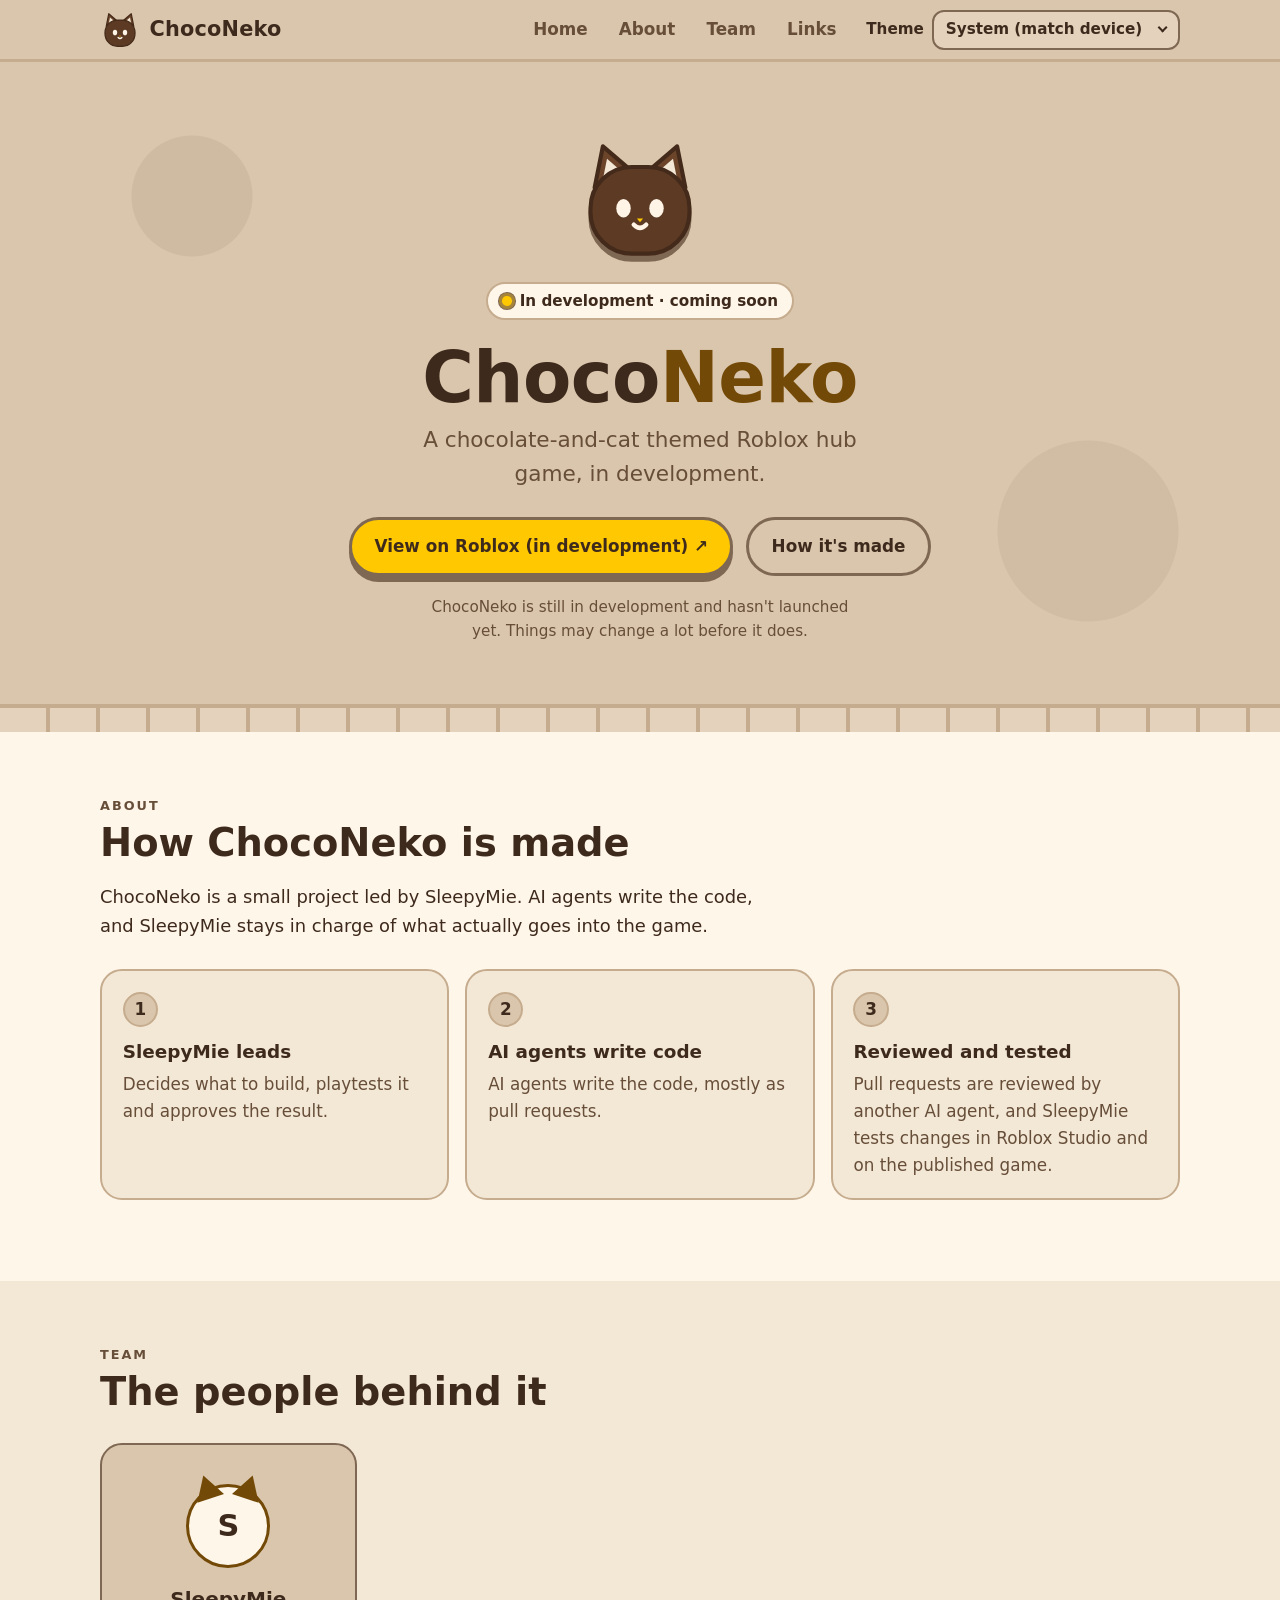
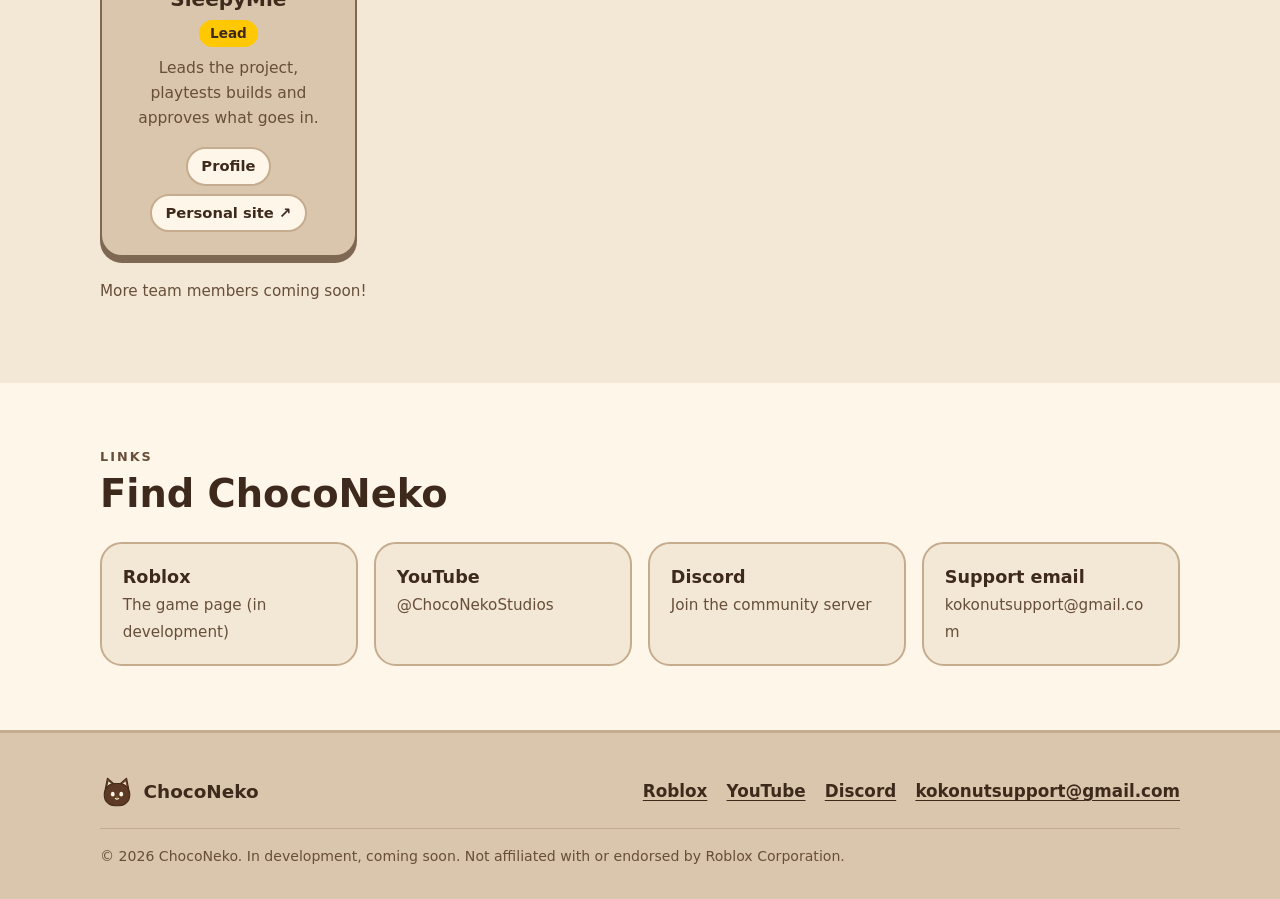
==== commit 0dca4c45: "Add public facts file and Discord invite - facts.json: shared public ChocoNeko facts (site, Discord " ====
--- a/index.html
+++ b/index.html
@@ -9,7 +9,7 @@
   <meta name="theme-color" content="#1C1410" media="(prefers-color-scheme: dark)">
   <meta name="theme-color" content="#DAC6AC" media="(prefers-color-scheme: light)">
   <!-- Apply the saved theme before CSS paints (see js/main.js) -->
-  <script>(function(){var t;try{t=localStorage.getItem("choconeko-theme")}catch(e){}document.documentElement.setAttribute("data-theme",/^[a-z0-9-]{1,40}$/.test(t||"")?t:"system")})();</script>
+  <script>(function(){var ok=" system dark-choco chocolate dark light vanilla lemon peach strawberry mint blueberry lavender ",t;try{t=localStorage.getItem("choconeko-theme")}catch(e){}document.documentElement.setAttribute("data-theme",t&&ok.indexOf(" "+t+" ")>=0?t:"system")})();</script>
   <meta property="og:title" content="ChocoNeko">
   <meta property="og:description" content="A chocolate-and-cat themed Roblox hub game. In development, coming soon.">
   <meta property="og:type" content="website">
@@ -111,6 +111,9 @@
           <a class="link-card" href="https://www.youtube.com/@ChocoNekoStudios" target="_blank" rel="noopener">
             <strong>YouTube</strong><span>@ChocoNekoStudios</span>
           </a>
+          <a class="link-card" href="https://discord.gg/d4KFuRJRCx" target="_blank" rel="noopener">
+            <strong>Discord</strong><span>Join the community server</span>
+          </a>
           <a class="link-card" href="mailto:kokonutsupport@gmail.com">
             <strong>Support email</strong><span>kokonutsupport@gmail.com</span>
           </a>
@@ -126,6 +129,7 @@
         <ul class="footer-links">
           <li><a href="https://www.roblox.com/games/129419556998762/Choco-Neko" target="_blank" rel="noopener">Roblox</a></li>
           <li><a href="https://www.youtube.com/@ChocoNekoStudios" target="_blank" rel="noopener">YouTube</a></li>
+          <li><a href="https://discord.gg/d4KFuRJRCx" target="_blank" rel="noopener">Discord</a></li>
           <li><a href="mailto:kokonutsupport@gmail.com">kokonutsupport@gmail.com</a></li>
         </ul>
       </div>
--- a/css/style.css
+++ b/css/style.css
@@ -187,7 +187,7 @@
 .team-note { margin-top: 1.4rem; font-size: .95rem; color: var(--muted); }
 
 /* ---------- Links ---------- */
-.link-grid { display: grid; grid-template-columns: repeat(3, 1fr); gap: 1rem; margin-top: 1.6rem; }
+.link-grid { display: grid; grid-template-columns: repeat(4, 1fr); gap: 1rem; margin-top: 1.6rem; }
 .link-card {
   display: block; text-decoration: none; color: var(--text);
   background: var(--panel); border: 2px solid var(--border); border-radius: var(--radius); padding: 1.2rem 1.3rem;
@@ -236,6 +236,7 @@
   .site-nav .theme-picker { border-top: 1px solid var(--border); padding-top: .85rem; }
   .site-nav .theme-picker .select-wrap { flex: 1; }
   .site-nav .theme-picker select { width: 100%; }
+  .link-grid { grid-template-columns: repeat(2, 1fr); }
 }
 @media (max-width: 760px) {
   .steps, .link-grid { grid-template-columns: 1fr; }
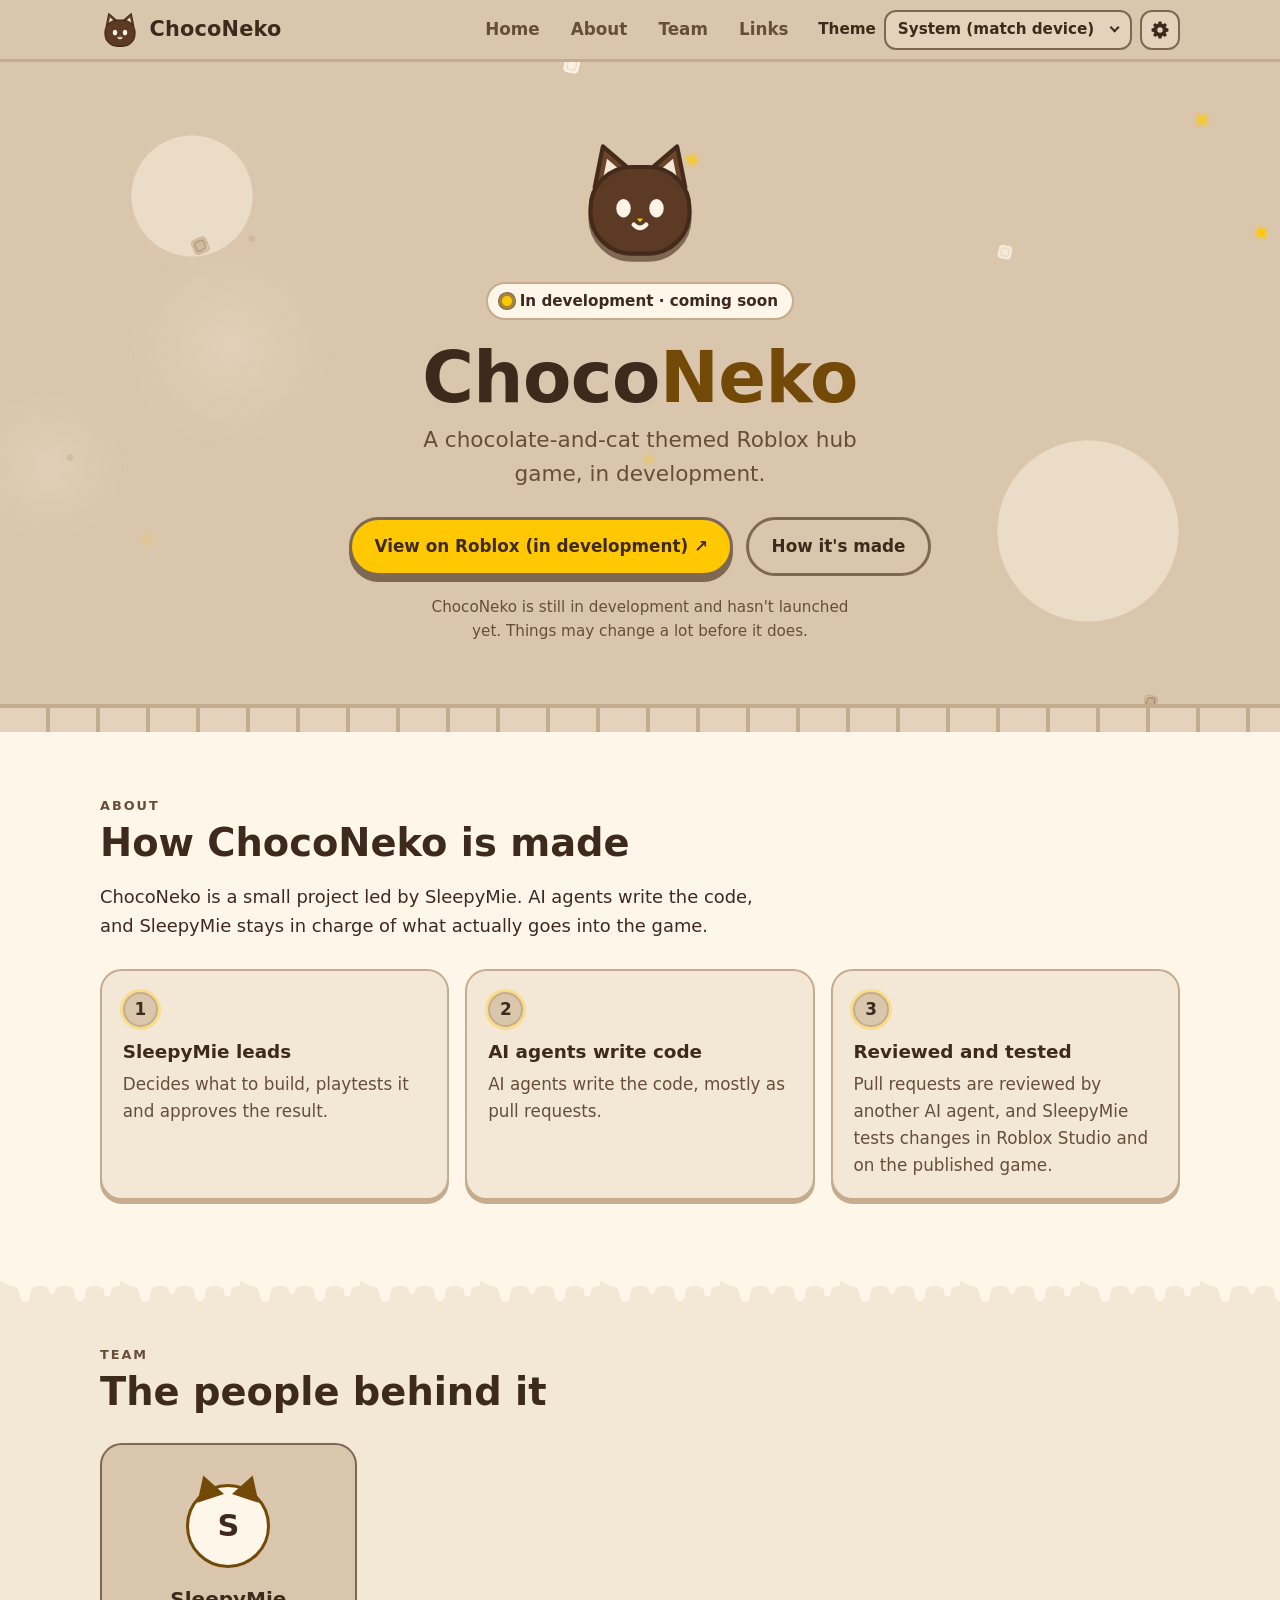
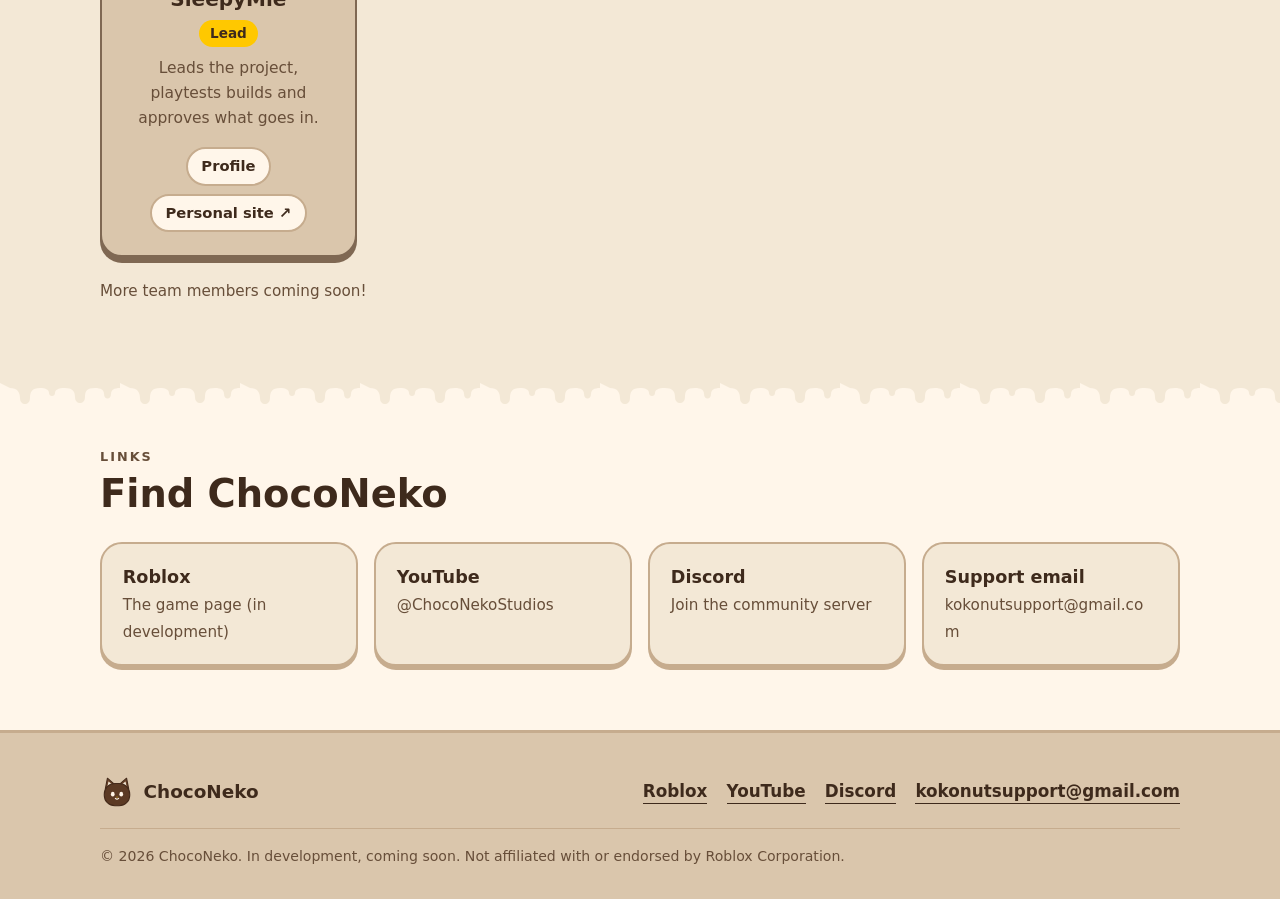
==== commit 7315a884: "Prettier site: settings panel, floating cocoa hero, micro-interactions - Site settings (gear next to" ====
--- a/index.html
+++ b/index.html
@@ -10,6 +10,8 @@
   <meta name="theme-color" content="#DAC6AC" media="(prefers-color-scheme: light)">
   <!-- Apply the saved theme before CSS paints (see js/main.js) -->
   <script>(function(){var ok=" system dark-choco chocolate dark light vanilla lemon peach strawberry mint blueberry lavender ",t;try{t=localStorage.getItem("choconeko-theme")}catch(e){}document.documentElement.setAttribute("data-theme",t&&ok.indexOf(" "+t+" ")>=0?t:"system")})();</script>
+  <!-- Apply saved effect and motion settings before first paint (see js/settings.js) -->
+  <script>(function(d){d.classList.add("js");var f,k,r,n=navigator,c=n.connection,m=function(q){try{return matchMedia(q).matches}catch(e){return false}};try{f=localStorage.getItem("choconeko-fx");k=localStorage.getItem("choconeko-touches");r=localStorage.getItem("choconeko-motion")}catch(e){}if(f!=="full"&&f!=="lite"&&f!=="off"){f=m("(max-width: 600px)")||n.hardwareConcurrency<=4||c&&c.saveData?"lite":"full";d.setAttribute("data-fx-auto",f)}d.setAttribute("data-fx",f);d.setAttribute("data-touches",k==="off"?"off":"on");d.setAttribute("data-motion",r==="reduce"||r!=="ok"&&m("(prefers-reduced-motion: reduce)")?"reduce":"ok")})(document.documentElement);</script>
   <meta property="og:title" content="ChocoNeko">
   <meta property="og:description" content="A chocolate-and-cat themed Roblox hub game. In development, coming soon.">
   <meta property="og:type" content="website">
@@ -39,9 +41,14 @@
             <li><a href="#links">Links</a></li>
           </ul>
         </nav>
-        <div class="theme-picker" hidden>
-          <label for="theme-select">Theme</label>
-          <span class="select-wrap"><select id="theme-select"><option value="system">System (match device)</option></select></span>
+        <div class="header-tools">
+          <div class="theme-picker" hidden>
+            <label for="theme-select">Theme</label>
+            <span class="select-wrap"><select id="theme-select"><option value="system">System (match device)</option></select></span>
+          </div>
+          <div class="settings">
+            <button type="button" id="settings-toggle" class="settings-toggle" aria-expanded="false" hidden><svg viewBox="0 0 24 24" width="20" height="20" aria-hidden="true" focusable="false"><path fill-rule="evenodd" d="M19.4 9.7 22.1 10.3 22.1 13.7 19.4 14.3 18.8 15.6 20.3 17.9 17.9 20.3 15.6 18.8 14.3 19.4 13.7 22.1 10.3 22.1 9.7 19.4 8.4 18.8 6.1 20.3 3.7 17.9 5.2 15.6 4.6 14.3 1.9 13.7 1.9 10.3 4.6 9.7 5.2 8.4 3.7 6.1 6.1 3.7 8.4 5.2 9.7 4.6 10.3 1.9 13.7 1.9 14.3 4.6 15.6 5.2 17.9 3.7 20.3 6.1 18.8 8.4Z M15.3 12a3.3 3.3 0 1 0-6.6 0 3.3 3.3 0 1 0 6.6 0Z"/></svg><span class="settings-text">Settings</span></button>
+          </div>
         </div>
       </div>
     </div>
@@ -139,5 +146,8 @@
 
   <script src="js/members.js"></script>
   <script src="js/main.js"></script>
+  <script src="js/settings.js"></script>
+  <script src="js/micro.js"></script>
+  <script src="js/fx.js"></script>
 </body>
 </html>
--- a/css/themes.css
+++ b/css/themes.css
@@ -10,7 +10,8 @@
     accentGradient.Center -> --accent (the shared gold)
   Derived by the site (adjusted only as far as WCAG AA needs):
     --muted (textMuted), --accent-ink (links, wordmark), --on-accent, --control-border,
-    --edge (outlines/shadows), --focus (focus outline), --theme-color (browser UI).
+    --edge (outlines/shadows), --focus (focus outline), --glow (soft hero spots),
+    --shine (hover band on gold buttons), --theme-color (browser UI).
   System (match device): dark -> Dark Choco, light -> Vanilla.
 */
 
@@ -37,6 +38,8 @@
   --control-border: #7B695E;
   --edge: #0B0807;
   --focus: #FFC800;
+  --glow: #2B231E;
+  --shine: #FFE68C;
   --text-rgb: 243 230 216;
   --accent-rgb: 255 200 0;
   --theme-color: #1C1410;
@@ -60,6 +63,8 @@
   --control-border: #B49985;
   --edge: #29190F;
   --focus: #FFC800;
+  --glow: #513828;
+  --shine: #FFE68C;
   --text-rgb: 255 244 230;
   --accent-rgb: 255 200 0;
   --theme-color: #442A1A;
@@ -83,6 +88,8 @@
   --control-border: #66666D;
   --edge: #040406;
   --focus: #FFC800;
+  --glow: #1D1D22;
+  --shine: #FFE68C;
   --text-rgb: 235 235 240;
   --accent-rgb: 255 200 0;
   --theme-color: #0E0E12;
@@ -106,6 +113,8 @@
   --control-border: #797C86;
   --edge: #797C86;
   --focus: #5477D9;
+  --glow: #ECEDF2;
+  --shine: #FFE68C;
   --text-rgb: 22 24 30;
   --accent-rgb: 255 200 0;
   --theme-color: #DCDEE8;
@@ -129,6 +138,8 @@
   --control-border: #7F6853;
   --edge: #7F6853;
   --focus: #4A69BF;
+  --glow: #EBDCC8;
+  --shine: #FFE68C;
   --text-rgb: 62 42 28;
   --accent-rgb: 255 200 0;
   --theme-color: #DAC6AC;
@@ -152,6 +163,8 @@
   --control-border: #85754C;
   --edge: #85754C;
   --focus: #5071CF;
+  --glow: #F0E7C8;
+  --shine: #FFE68C;
   --text-rgb: 72 58 28;
   --accent-rgb: 255 200 0;
   --theme-color: #E4D6A8;
@@ -175,6 +188,8 @@
   --control-border: #8E654B;
   --edge: #8E654B;
   --focus: #4B6AC2;
+  --glow: #F6DBC5;
+  --shine: #FFE68C;
   --text-rgb: 88 48 28;
   --accent-rgb: 255 200 0;
   --theme-color: #EEC4A2;
@@ -198,6 +213,8 @@
   --control-border: #93636D;
   --edge: #93636D;
   --focus: #4C6CC4;
+  --glow: #F2DBE1;
+  --shine: #FFE68C;
   --text-rgb: 78 32 42;
   --accent-rgb: 255 200 0;
   --theme-color: #E8C4CC;
@@ -221,6 +238,8 @@
   --control-border: #587D66;
   --edge: #587D66;
   --focus: #4F70CC;
+  --glow: #D3EADC;
+  --shine: #FFE68C;
   --text-rgb: 28 62 42;
   --accent-rgb: 255 200 0;
   --theme-color: #B8DCC6;
@@ -244,6 +263,8 @@
   --control-border: #637896;
   --edge: #657A98;
   --focus: #5173D1;
+  --glow: #DCE9F9;
+  --shine: #FFE68C;
   --text-rgb: 28 48 78;
   --accent-rgb: 255 200 0;
   --theme-color: #C8DCF4;
@@ -267,6 +288,8 @@
   --control-border: #776797;
   --edge: #776797;
   --focus: #4B6AC2;
+  --glow: #E4DCF6;
+  --shine: #FFE68C;
   --text-rgb: 48 32 78;
   --accent-rgb: 255 200 0;
   --theme-color: #D2C6EE;
@@ -292,6 +315,8 @@
     --control-border: #7F6853;
     --edge: #7F6853;
     --focus: #4A69BF;
+    --glow: #EBDCC8;
+    --shine: #FFE68C;
     --text-rgb: 62 42 28;
     --accent-rgb: 255 200 0;
     --theme-color: #DAC6AC;
--- a/css/style.css
+++ b/css/style.css
@@ -11,6 +11,7 @@
     --accent       shared gold fill             --accent-ink links, wordmark, accent rings
     --on-accent    text on gold                 --control-border  form controls / outline buttons
     --edge         cartoon outlines + shadows   --focus      keyboard focus outline
+    --glow         soft hero spots              --shine      hover band on gold buttons
 */
 :root {
   --radius: 22px;
@@ -22,6 +23,7 @@
 
 *, *::before, *::after { box-sizing: border-box; }
 html { scroll-behavior: smooth; background: var(--panel); }
+html[data-motion="reduce"] { scroll-behavior: auto; }
 body {
   margin: 0;
   font-family: var(--font);
@@ -61,9 +63,13 @@
 }
 .site-nav a:hover, .site-nav a[aria-current="page"] { background: var(--nav-active); color: var(--nav-active-text); }
 
-/* ---------- Theme picker ---------- */
+/* ---------- Theme picker + settings (header tools) ---------- */
+.header-tools { position: relative; display: flex; flex-wrap: wrap; justify-content: flex-end; align-items: center; gap: .5rem; max-width: 100%; }
 .theme-picker { display: flex; align-items: center; gap: .5rem; }
 .theme-picker[hidden] { display: none; }
+/* With JavaScript on (html.js, set in <head>), show the header tools from the first paint so
+   nothing shifts when the scripts finish; without JavaScript they stay hidden. */
+.js .theme-picker[hidden] { display: flex; }
 .theme-picker label { font-weight: 800; font-size: .95rem; color: var(--text); }
 .select-wrap { position: relative; display: inline-block; }
 .select-wrap::after {
@@ -80,23 +86,81 @@
 .theme-picker select:hover { border-color: var(--text); }
 .theme-picker option { color: var(--text); background: var(--elevated); }
 
+/* ---------- Site settings (gear button + panel, js/settings.js) ---------- */
+.settings-toggle {
+  display: inline-flex; align-items: center; justify-content: center; gap: .45rem;
+  min-width: 40px; min-height: 40px; padding: 0 .5rem; font: inherit; font-size: .95rem; font-weight: 800;
+  color: var(--text); background: var(--button); border: 2px solid var(--control-border); border-radius: 12px; cursor: pointer;
+}
+.settings-toggle[hidden] { display: none; }
+.js .settings-toggle[hidden] { display: inline-flex; }
+.settings-toggle:hover, .settings-toggle[aria-expanded="true"] { border-color: var(--text); }
+.settings-toggle svg { width: 20px; height: 20px; fill: currentColor; transition: transform .4s ease; }
+.settings-toggle[aria-expanded="true"] svg { transform: rotate(45deg); }
+.settings-text { position: absolute; width: 1px; height: 1px; overflow: hidden; clip-path: inset(50%); white-space: nowrap; }
+.settings-panel {
+  position: absolute; top: calc(100% + 12px); right: 0; z-index: 6;
+  width: min(320px, calc(100vw - 24px)); max-height: calc(100vh - 96px); overflow: auto;
+  background: var(--elevated); color: var(--text); border: 2px solid var(--control-border); border-radius: 18px;
+  box-shadow: 0 6px 0 var(--edge); padding: .9rem 1.05rem 1rem; font-size: .97rem; line-height: 1.45;
+}
+.settings-panel[hidden] { display: none; }
+.sp-head { display: flex; align-items: center; justify-content: space-between; gap: .5rem; }
+.sp-title { margin: 0; font-weight: 900; font-size: 1.08rem; }
+.sp-close {
+  display: grid; place-items: center; width: 36px; height: 36px; padding: 0; flex: none;
+  background: none; color: var(--text); border: 2px solid transparent; border-radius: 50%; font: inherit; font-size: 1.4rem; line-height: 1; cursor: pointer;
+}
+.sp-close:hover { border-color: var(--control-border); }
+.sp-group { border: 0; margin: .7rem 0 0; padding: 0; min-width: 0; }
+.sp-group legend { padding: 0; margin: 0 0 .4rem; text-transform: uppercase; letter-spacing: 1.5px; font-size: .78rem; font-weight: 900; color: var(--muted); }
+.seg { display: grid; grid-template-columns: repeat(3, 1fr); gap: 4px; padding: 4px; background: var(--panel); border: 2px solid var(--control-border); border-radius: 999px; }
+.seg label { position: relative; display: block; cursor: pointer; }
+.seg input { position: absolute; inset: 0; width: 100%; height: 100%; margin: 0; opacity: 0; cursor: pointer; }
+.seg span { display: block; padding: .3rem .4rem; border: 2px solid transparent; border-radius: 999px; text-align: center; font-weight: 800; color: var(--text); }
+.seg input:checked + span { background: var(--accent); color: var(--on-accent); border-color: var(--edge); }
+.seg input:focus-visible + span { outline: 3px solid var(--focus); outline-offset: 2px; }
+.sp-hint { margin: .35rem 0 0; font-size: .87rem; color: var(--muted); }
+.sp-row { display: flex; align-items: center; justify-content: space-between; gap: .8rem; margin-top: .95rem; }
+.sp-label { font-weight: 800; }
+.switch {
+  position: relative; flex: none; width: 50px; height: 30px; padding: 0; cursor: pointer;
+  background: var(--panel); border: 2px solid var(--control-border); border-radius: 999px;
+}
+.switch::after {
+  content: ""; position: absolute; top: 3px; left: 3px; width: 20px; height: 20px; border-radius: 50%;
+  background: var(--muted); transition: transform .18s ease;
+}
+.switch[aria-checked="true"] { background: var(--accent); }
+.switch[aria-checked="true"]::after { transform: translateX(20px); background: var(--on-accent); }
+.sp-foot { margin-top: .9rem; padding-top: .6rem; border-top: 1px solid var(--border); display: flex; justify-content: flex-end; }
+.sp-reset {
+  padding: .25rem .35rem; background: none; border: 0; border-radius: 6px; cursor: pointer;
+  font: inherit; font-size: .92rem; font-weight: 800; color: var(--accent-ink); text-decoration: underline; text-underline-offset: 3px;
+}
+.sp-reset:hover { color: var(--text); }
+
 /* ---------- Hero ---------- */
 .hero {
   position: relative; overflow: hidden;
   color: var(--text);
   background:
-    radial-gradient(circle at 15% 20%, rgb(var(--text-rgb) / .07) 0 60px, transparent 61px),
-    radial-gradient(circle at 85% 70%, rgb(var(--text-rgb) / .06) 0 90px, transparent 91px),
+    radial-gradient(circle at 15% 20%, var(--glow) 0 60px, transparent 61px),
+    radial-gradient(circle at 85% 70%, var(--glow) 0 90px, transparent 91px),
     var(--deep);
   padding-block: 4.5rem 5.5rem;
   text-align: center;
 }
 /* chocolate-bar squares, a nod to the in-game chocolate panel texture */
 .hero::after {
-  content: ""; position: absolute; left: 0; right: 0; bottom: 0; height: 28px;
+  content: ""; position: absolute; left: 0; right: 0; bottom: 0; height: 28px; z-index: 1;
   background: repeating-linear-gradient(90deg, var(--button) 0 46px, var(--border) 46px 50px);
   border-top: 4px solid var(--border);
 }
+.hero > .wrap, .profile-hero > .wrap { position: relative; z-index: 1; }
+/* Floating cocoa canvas from js/fx.js: decorative, behind the hero content, never affects layout */
+.fx-canvas { position: absolute; inset: 0; width: 100%; height: 100%; pointer-events: none; opacity: 0; transition: opacity .9s ease; }
+.fx-canvas.fx-in { opacity: 1; }
 .hero-logo { width: 132px; height: 132px; margin: 0 auto 1rem; filter: drop-shadow(0 6px 0 var(--edge)); }
 .hero h1 { font-size: clamp(2.6rem, 8vw, 4.4rem); line-height: 1.05; margin: 0 0 .4rem; font-weight: 900; letter-spacing: -.5px; }
 .hero h1 span { color: var(--accent-ink); }
@@ -117,6 +181,7 @@
   border: 3px solid var(--edge); transition: transform .12s ease, box-shadow .12s ease;
 }
 .btn:active { transform: translateY(3px); box-shadow: 0 2px 0 var(--edge); }
+.btn-primary { position: relative; overflow: hidden; isolation: isolate; }
 .btn-primary { background: var(--accent); color: var(--on-accent); box-shadow: var(--shadow); }
 .btn-primary:hover { color: var(--on-accent); transform: translateY(-2px); }
 .btn-ghost { background: transparent; color: var(--text); border-color: var(--control-border); }
@@ -125,8 +190,15 @@
 .btn-soft:hover { color: var(--text); transform: translateY(-2px); }
 
 /* ---------- Sections ---------- */
-section { padding-block: 4rem; }
-.section-alt { background: var(--elevated); }
+section { padding-block: 4rem; position: relative; --sec-bg: var(--panel); }
+.section-alt { background: var(--elevated); --sec-bg: var(--elevated); }
+/* melted-chocolate drips where one section meets the next */
+main > section:not(.hero):not(.profile-hero):not(:last-child)::after {
+  content: ""; position: absolute; left: 0; right: 0; top: 100%; height: 22px; z-index: 1; pointer-events: none;
+  background: var(--sec-bg);
+  -webkit-mask: url("data:image/svg+xml,%3Csvg xmlns='http://www.w3.org/2000/svg' viewBox='0 0 120 22'%3E%3Cpath d='M0 0h120v5c-6 0-9 2-9 6 0 6-7 6-7 0 0-4-3-6-9-6-8 0-10 3-10 9 0 8-10 8-10 0 0-6-3-9-10-9-7 0-10 2-10 5 0 4-6 4-6 0 0-3-3-5-9-5-8 0-10 4-10 10 0 8-10 8-10 0 0-6-3-10-10-10z'/%3E%3C/svg%3E") 0 0 / 120px 22px repeat-x;
+          mask: url("data:image/svg+xml,%3Csvg xmlns='http://www.w3.org/2000/svg' viewBox='0 0 120 22'%3E%3Cpath d='M0 0h120v5c-6 0-9 2-9 6 0 6-7 6-7 0 0-4-3-6-9-6-8 0-10 3-10 9 0 8-10 8-10 0 0-6-3-9-10-9-7 0-10 2-10 5 0 4-6 4-6 0 0-3-3-5-9-5-8 0-10 4-10 10 0 8-10 8-10 0 0-6-3-10-10-10z'/%3E%3C/svg%3E") 0 0 / 120px 22px repeat-x;
+}
 .eyebrow { text-transform: uppercase; letter-spacing: 2px; font-size: .8rem; font-weight: 900; color: var(--muted); margin: 0 0 .3rem; }
 h2 { font-size: clamp(1.8rem, 4.5vw, 2.4rem); line-height: 1.15; margin: 0 0 1rem; font-weight: 900; color: var(--text); }
 .lead { font-size: 1.12rem; max-width: 60ch; color: var(--text); }
@@ -134,12 +206,15 @@
 .steps { display: grid; grid-template-columns: repeat(3, 1fr); gap: 1rem; margin-top: 1.8rem; padding: 0; list-style: none; counter-reset: step; }
 .step {
   background: var(--panel); border: 2px solid var(--border); border-radius: var(--radius);
-  padding: 1.3rem 1.3rem 1.2rem; position: relative;
-}
+  padding: 1.3rem 1.3rem 1.2rem; position: relative; box-shadow: 0 4px 0 var(--border);
+  transition: transform .15s ease, box-shadow .15s ease;
+}
+.step:hover { transform: translateY(-3px); box-shadow: 0 7px 0 var(--border); }
 .step::before {
   counter-increment: step; content: counter(step);
   display: grid; place-items: center; width: 2.2rem; height: 2.2rem; border-radius: 50%;
   background: var(--deep); color: var(--text); border: 2px solid var(--border); font-weight: 900; margin-bottom: .6rem;
+  box-shadow: 0 0 0 3px rgb(var(--accent-rgb) / .35);
 }
 .step h3 { margin: 0 0 .3rem; font-size: 1.15rem; color: var(--text); }
 .step p { margin: 0; color: var(--muted); }
@@ -191,14 +266,14 @@
 .link-card {
   display: block; text-decoration: none; color: var(--text);
   background: var(--panel); border: 2px solid var(--border); border-radius: var(--radius); padding: 1.2rem 1.3rem;
-  transition: transform .12s ease;
-}
-.link-card:hover { transform: translateY(-3px); color: var(--text); border-color: var(--control-border); }
+  box-shadow: 0 4px 0 var(--border); transition: transform .15s ease, box-shadow .15s ease;
+}
+.link-card:hover { transform: translateY(-3px); color: var(--text); border-color: var(--control-border); box-shadow: 0 7px 0 var(--border); }
 .link-card strong { display: block; font-size: 1.1rem; color: var(--text); }
 .link-card span { color: var(--muted); font-size: .95rem; word-break: break-word; }
 
 /* ---------- Member page ---------- */
-.profile-hero { background: var(--deep); color: var(--text); padding-block: 3.2rem 3.6rem; text-align: center; }
+.profile-hero { background: var(--deep); color: var(--text); padding-block: 3.2rem 3.6rem; text-align: center; overflow: hidden; }
 .profile-hero .avatar { width: 120px; height: 120px; font-size: 2.8rem; background: var(--elevated); color: var(--text); border-color: var(--accent-ink); }
 .profile-hero .avatar::before, .profile-hero .avatar::after { border-bottom-color: var(--accent-ink); border-left-width: 18px; border-right-width: 18px; border-bottom-width: 30px; top: -14px; }
 .profile-hero h1 { margin: .2rem 0 .2rem; font-size: clamp(2.2rem, 7vw, 3.2rem); font-weight: 900; }
@@ -218,6 +293,50 @@
 .footer-links a { display: inline-flex; align-items: center; min-height: 28px; padding-block: 2px; color: var(--text); font-weight: 700; }
 .footer-links a:hover { color: var(--accent-ink); }
 .footer-small { font-size: .88rem; border-top: 1px solid var(--border); padding-top: 1rem; margin: 0; }
+
+/* ---------- Micro-interactions (js/micro.js) and little animations ----------
+   Everything here is extra: without JavaScript, with Effects Off, Interactive touches Off or
+   Reduce motion, the page looks and works the same, just stiller. */
+.step, .link-card { --card-bg: var(--panel); }
+.member-card { --card-bg: var(--elevated); }
+.member-card.is-lead { --card-bg: var(--deep); }
+/* card edge glows gold where the pointer is (fine pointers, html.glow-on) */
+.glow-on .step:hover, .glow-on .link-card:hover, .glow-on .member-card:not(.is-placeholder):hover {
+  border-color: transparent;
+  background:
+    linear-gradient(var(--card-bg), var(--card-bg)) padding-box,
+    radial-gradient(170px circle at var(--mx, 50%) var(--my, 50%), var(--accent), var(--border) 75%) border-box;
+}
+/* fade up on scroll: only below-the-fold items, only once JS has added .reveal-on */
+.reveal-on .rv { opacity: 0; transform: translateY(18px); }
+.reveal-on .rv.rv-in { opacity: 1; transform: none; transition: opacity .6s ease, transform .7s cubic-bezier(.2, .7, .2, 1); }
+/* the effects below need motion allowed, Effects not Off and (for touches) Interactive touches On */
+.btn-primary::after {
+  content: ""; position: absolute; inset: 0; z-index: -1; pointer-events: none;
+  background: linear-gradient(105deg, transparent 30%, var(--shine) 50%, transparent 70%); transform: translateX(-110%); visibility: hidden;
+}
+@media (hover: hover) and (pointer: fine) {
+  [data-motion="ok"][data-touches="on"]:not([data-fx="off"]) .btn-primary::after { visibility: visible; }
+  [data-motion="ok"][data-touches="on"]:not([data-fx="off"]) .btn-primary:hover::after { transform: translateX(110%); transition: transform .8s ease .1s; }
+}
+[data-motion="ok"][data-touches="on"]:not([data-fx="off"]) .btn:active { transform: translateY(3px) scale(.96); transition-duration: .08s; }
+/* text links: a thin underline at rest, a thicker one slides in on hover/focus */
+.footer-links a, .back-link, .team-note a { text-decoration: none; }
+.footer-links a, .back-link, .team-note a {
+  background:
+    linear-gradient(currentColor, currentColor) 0 var(--ul-y, 100%) / 0 2px no-repeat,
+    linear-gradient(currentColor, currentColor) 0 var(--ul-y, 100%) / 100% 1px no-repeat;
+  transition: background-size .3s ease;
+}
+.footer-links a { --ul-y: calc(50% + .72em); }
+.footer-links a:hover, .back-link:hover, .team-note a:hover,
+.footer-links a:focus-visible, .back-link:focus-visible, .team-note a:focus-visible { background-size: 100% 2px, 100% 1px; }
+/* the hero cat bobs gently and the status dot glows */
+@keyframes cn-bob { 0%, 100% { transform: translateY(0) rotate(0); } 50% { transform: translateY(-7px) rotate(-2deg); } }
+@keyframes cn-pulse { 0%, 100% { transform: scale(1); } 50% { transform: scale(1.3); } }
+[data-motion="ok"]:not([data-fx="off"]) .hero-logo { animation: cn-bob 4.8s ease-in-out infinite; }
+[data-motion="ok"]:not([data-fx="off"]) .status-pill::before { animation: cn-pulse 2.6s ease-in-out infinite; }
+@media print { .reveal-on .rv { opacity: 1; transform: none; } .fx-canvas { display: none; } }
 
 /* ---------- Responsive ---------- */
 /* The header (brand, four links and the theme picker) needs about 900px;
@@ -231,19 +350,36 @@
     background: var(--deep); border-bottom: 3px solid var(--border);
     display: none;
   }
-  .site-nav.open { display: flex; }
+  .site-nav.open { display: flex; max-height: calc(100vh - 64px); overflow-y: auto; overscroll-behavior: contain; }
   .site-nav ul { flex-direction: column; }
-  .site-nav .theme-picker { border-top: 1px solid var(--border); padding-top: .85rem; }
-  .site-nav .theme-picker .select-wrap { flex: 1; }
+  .site-nav .header-tools { justify-content: flex-start; border-top: 1px solid var(--border); padding-top: .85rem; }
+  .site-nav .theme-picker { flex: 1 1 15rem; min-width: 0; }   /* too narrow for both: Settings drops to its own row */
+  .site-nav .theme-picker .select-wrap { flex: 1; min-width: 0; }
   .site-nav .theme-picker select { width: 100%; }
+  .site-nav .settings { display: contents; }
+  .site-nav .settings-text { position: static; width: auto; height: auto; overflow: visible; clip-path: none; }
+  .site-nav .settings-panel { position: static; flex: 1 0 100%; width: auto; max-height: none; box-shadow: 0 4px 0 var(--edge); }
   .link-grid { grid-template-columns: repeat(2, 1fr); }
+}
+/* Pages without the Menu (404): when the tools wrap under the brand, keep them (and the
+   settings panel that hangs from their right edge) on the right. */
+.site-header .wrap > .header-tools { margin-left: auto; }
+/* Pages without the Menu (404): on very small phones the Theme label is kept for screen
+   readers only, so the picker and the gear still fit on one row. */
+@media (max-width: 360px) {
+  .site-header .wrap > .header-tools .theme-picker label { position: absolute; width: 1px; height: 1px; overflow: hidden; clip-path: inset(50%); white-space: nowrap; }
 }
 @media (max-width: 760px) {
   .steps, .link-grid { grid-template-columns: 1fr; }
   section { padding-block: 3rem; }
   .hero { padding-block: 3.2rem 4.6rem; }
 }
+/* Reduce motion: the site setting (html[data-motion], js/settings.js) wins; the device
+   preference applies on its own only when JavaScript is off. */
+[data-motion="reduce"] *, [data-motion="reduce"] *::before, [data-motion="reduce"] *::after { animation: none !important; transition: none !important; }
+[data-motion="reduce"] .btn:hover, [data-motion="reduce"] .link-card:hover, [data-motion="reduce"] .step:hover { transform: none; }
+[data-motion="reduce"] .fx-canvas { opacity: 1; }
 @media (prefers-reduced-motion: reduce) {
-  html { scroll-behavior: auto; }
-  .btn, .link-card { transition: none; }
-}
+  html:not([data-motion]) { scroll-behavior: auto; }
+  html:not([data-motion]) .btn, html:not([data-motion]) .link-card, html:not([data-motion]) .step { transition: none; }
+}
